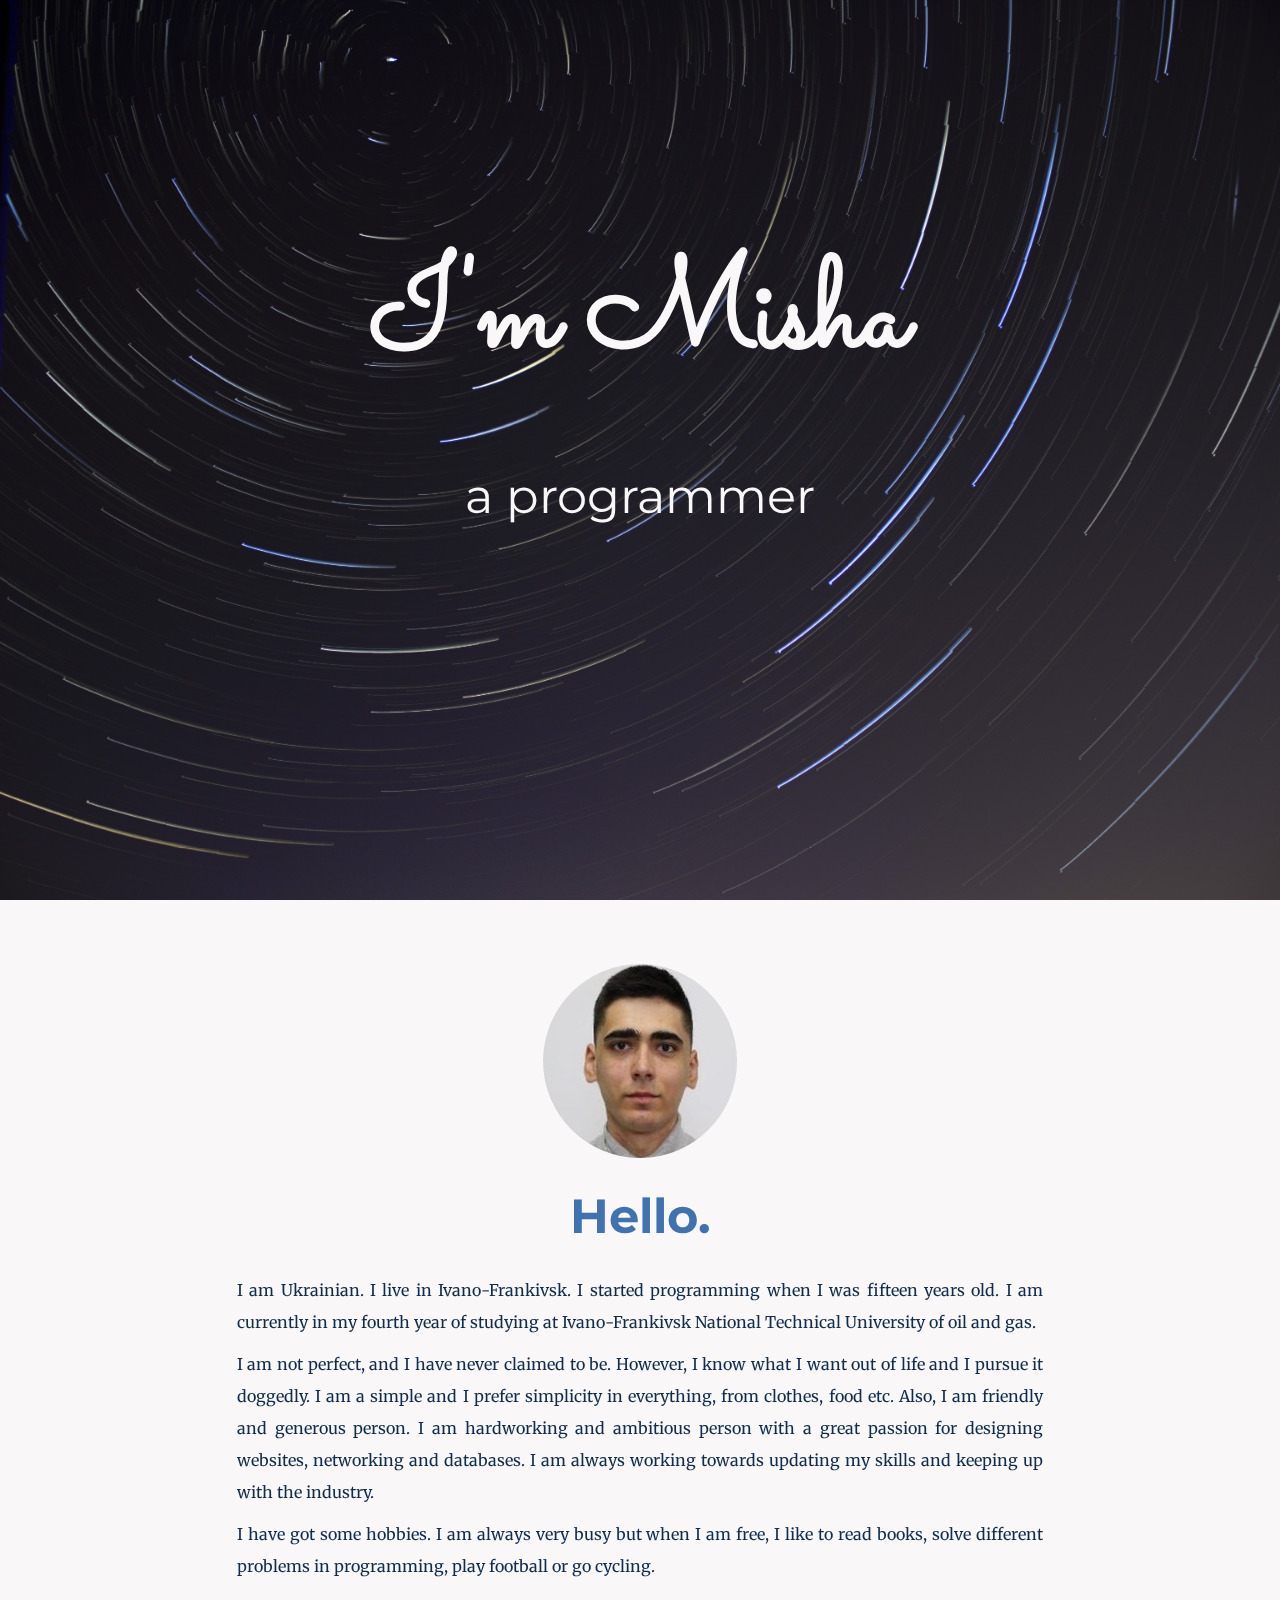
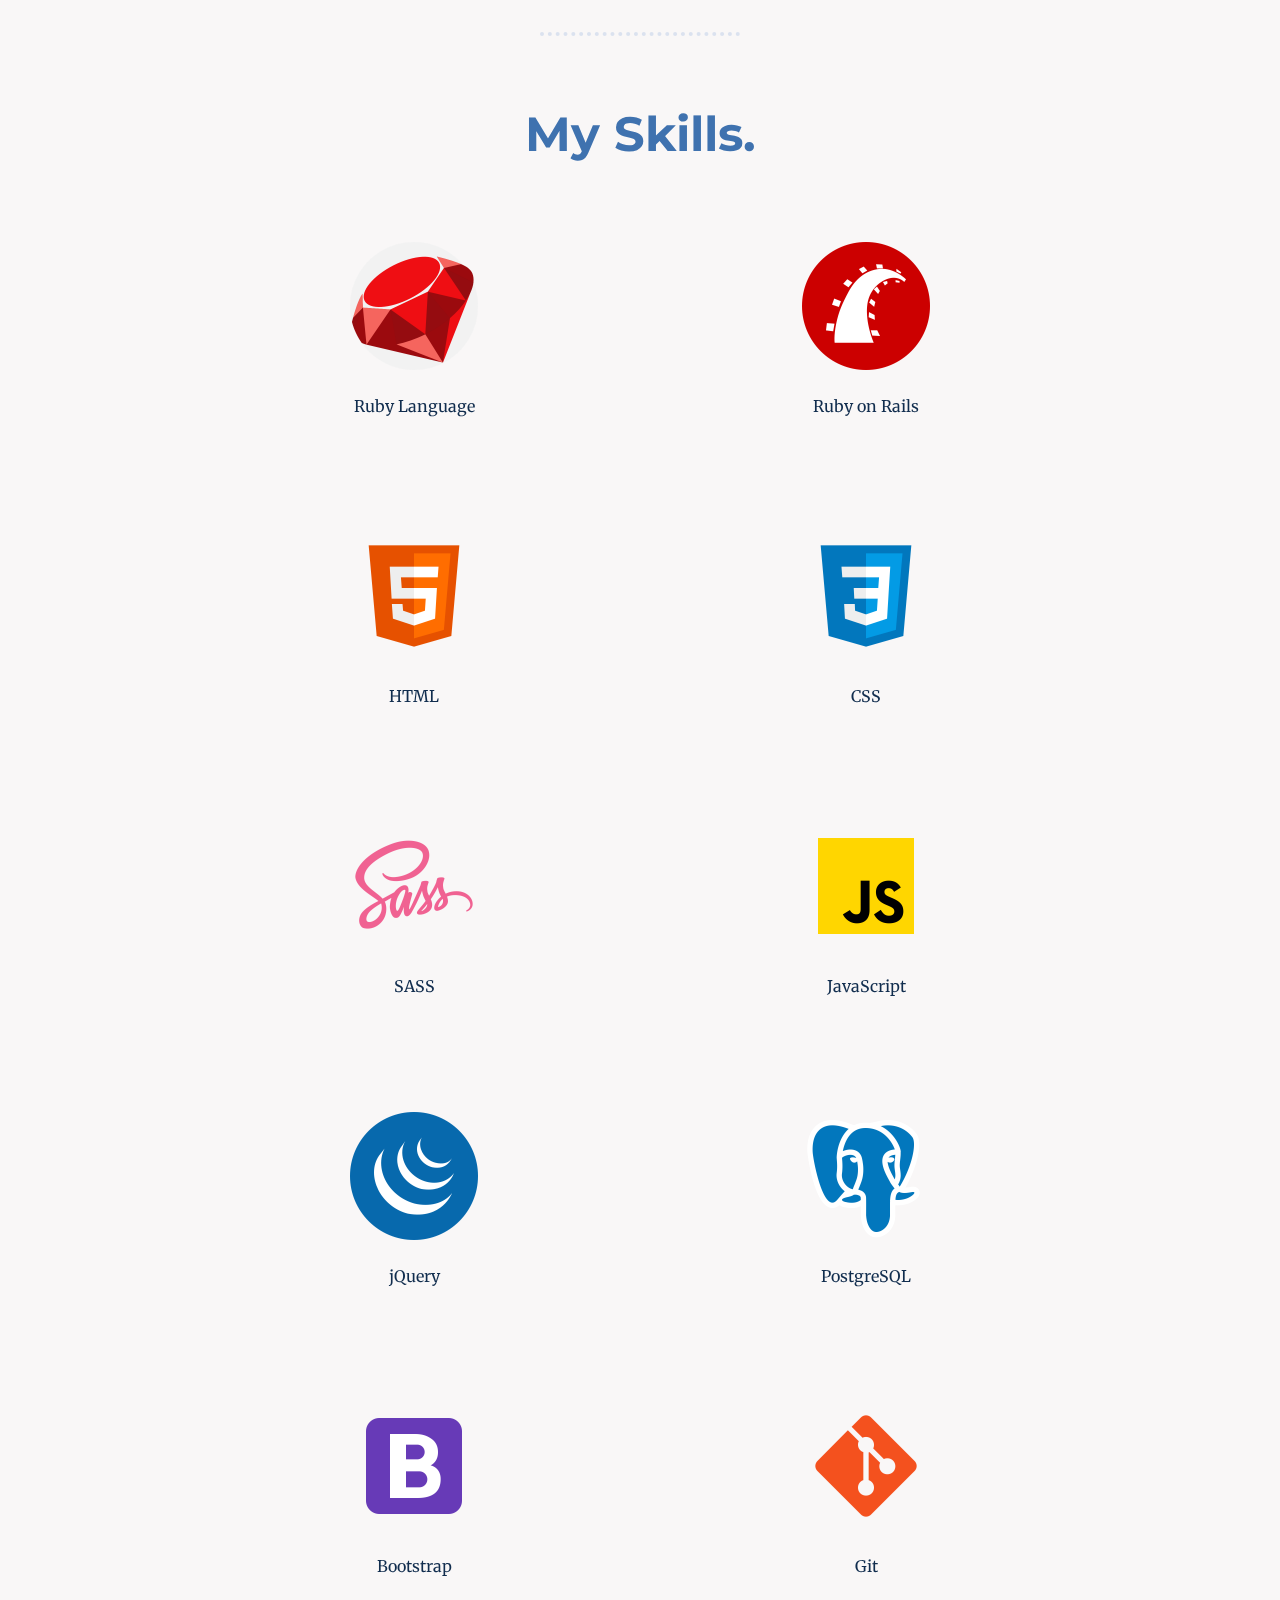
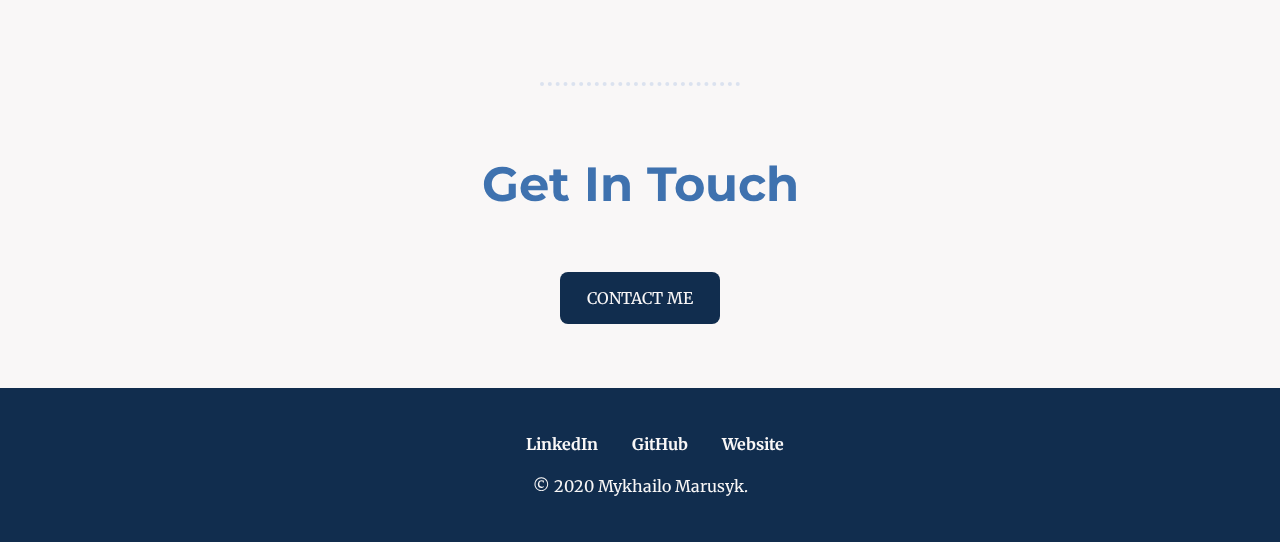
==== index.html @ 7071871f "Update linkedin link" ====
<!DOCTYPE html>
<html lang="en">

<head>
  <meta charset="UTF-8">
  <meta name="viewport" content="width=device-width, initial-scale=1.0">
  <title>Misha Marusyk</title>
  <link rel="stylesheet" href="css/styles.css">
  <link rel="shortcut icon" href="favicon.ico">
  <link href="https://fonts.googleapis.com/css2?family=Merriweather&family=Montserrat&family=Sacramento&display=swap"
    rel="stylesheet">
</head>

<body>
  <div class="home">
    <img src="img/bg-home.jpg" alt="background-image">
    <h1>I'm Misha</h1>
    <h2>a programmer</h2>
  </div>
  <div class="information">
    <div class="profile">
      <img class="" src="img/my_photo.png" alt="personal_photo">
      <h2>Hello.</h2>
      <p>I am Ukrainian. I live in Ivano-Frankivsk. I started programming when I was fifteen years old. I am
        currently in my fourth year of studying at Ivano-Frankivsk National Technical University of oil and gas.
      <p>I am not perfect, and I have never claimed to be. However, I know what I want out of life and I pursue it
        doggedly. I am a simple and I prefer simplicity in everything, from clothes, food etc. Also, I am friendly and
        generous person. I am hardworking and ambitious person with a great passion for designing websites, networking and databases. I
        am always working towards updating my skills and keeping up with the industry.</p>
      <p>I have got some hobbies. I am always very busy but when I am free, I like to read books, solve different
        problems in programming, play football or go cycling.</p>
    </div>
    <hr>
    <div class="skills">
      <h2>My Skills.</h2>
      <div class="items">
        <div class="item">
          <img src="img/skills/ruby.png" alt="Ruby">
          <p>Ruby Language</p>
        </div>
        <div class="item">
          <img src="img/skills/ror.png" alt="Ruby on Rails">
          <p>Ruby on Rails</p>
        </div>
        <div class="item">
          <img src="img/skills/html.png" alt="HTML">
          <p>HTML</p>
        </div>
        <div class="item">
          <img src="img/skills/css.png" alt="CSS">
          <p>CSS</p>
        </div>
        <div class="item">
          <img src="img/skills/sass.png" alt="SASS">
          <p>SASS</p>
        </div>
        <div class="item">
          <img src="img/skills/js.png" alt="JS">
          <p>JavaScript</p>
        </div>
        <div class="item">
          <img src="img/skills/jquery.png" alt="JS">
          <p>jQuery</p>
        </div>
        <div class="item">
          <img src="img/skills/psql.png" alt="PostgreSQL">
          <p>PostgreSQL</p>
        </div>
        <div class="item">
          <img src="img/skills/bootstrap.png" alt="Bootstrap">
          <p>Bootstrap</p>
        </div>
        <div class="item">
          <img src="img/skills/git.png" alt="Git">
          <p>Git</p>
        </div>
      </div>
    </div>
    <hr>
    <div class="contact-me">
      <h2>Get In Touch</h2>
      <a class="btn" href="mailto:misha.marusyk@gmail.com">CONTACT ME</a>
    </div>
  </div>


  <div class="footer">
    <a class="footer-link" href="https://www.linkedin.com/in/marusyk">LinkedIn</a>
    <a class="footer-link" href="https://github.com/mmarusyk">GitHub</a>
    <a class="footer-link" href="https://mmarusyk.github.io/">Website</a>
    <p>© 2020 Mykhailo Marusyk.</p>
  </div>

</body>

</html>
---- css/styles.css ----
* {
    margin: 0;
    padding: 0;
}

body {
    font-family: 'Merriweather', serif;
    color: #112d4e;
    size: 200%;
    line-height: 2;
}

h1 {
    font-family: 'Sacramento', cursive;
}

h2 {
    font-family: 'Montserrat', sans-serif;
    font-size: 3rem;
    color: #3f72af;
}

.home h2 {
    color: #f9f7f7;
}

h3{
    font-family: 'Montserrat', sans-serif;
    font-size: 2rem;
    color: #3f72af;
}

p {
    padding-top: 10px;
}

hr {
    margin: 50px auto;
    border: none;
    border-top: 4px dotted #dbe2ef;
    width: 200px;
}

a {
    color: #112d4e;
    text-decoration: none;
    font-weight: bold;
    transition: 0.3s;
}

a:hover {
    color: #3f72af;
}

.home {
    color: #f9f7f7;
    height: 100vh;
}

.home img {
    height: 100%;
    width: 100%;
    position: fixed;
    z-index: -1;
}

.home h1 {
    padding-top: 15%;
    text-align: center;
    font-size: 8rem;
}

.home h2 {
    text-align: center;
    font-weight: normal;
}

.information {
    background-color: #f9f7f7;
    text-align: center;
    padding: 5%;
}

.profile p {
    text-align: justify;
    width: 70%;
    margin: 0 auto;
}

.footer {
    background-color: #112d4e;
    text-align: center;
    color: #f9f7f7;
    padding: 40px;
}

.footer-link {
    margin-left: 30px;
    color: #f9f7f7;
}

.item {
    padding: 20px 160px;
    height: 250px;
    display: inline-block;
    transition: 0.6s;
}

.item:hover {
    opacity: 0.8;
    background-color: #dbe2ef;
}

.item img {
    padding-top: 40px;
    width: 128px;
}

.btn {
    background-color: #112d4e;
    border-radius: 8px;
    color: #f9f7f7;
    font-weight: normal;
    padding: 10px;
    display: block;
    margin: 40px auto 0;
    width: 140px;
}

.btn:hover {
    background-color: #3f72af;
    color: #f9f7f7;
}

@media (max-width: 575px) {
    .home h1 {
        font-size: 6rem;
    }

    h2{
        font-size: 2rem;
    }

    .profile p {
        width: 90%;
    }

    .item {
        padding: 5px 80px;
        height: 150px;
    }

    .item img {
        padding-top: 10px;
        width: 80px;
    }
}
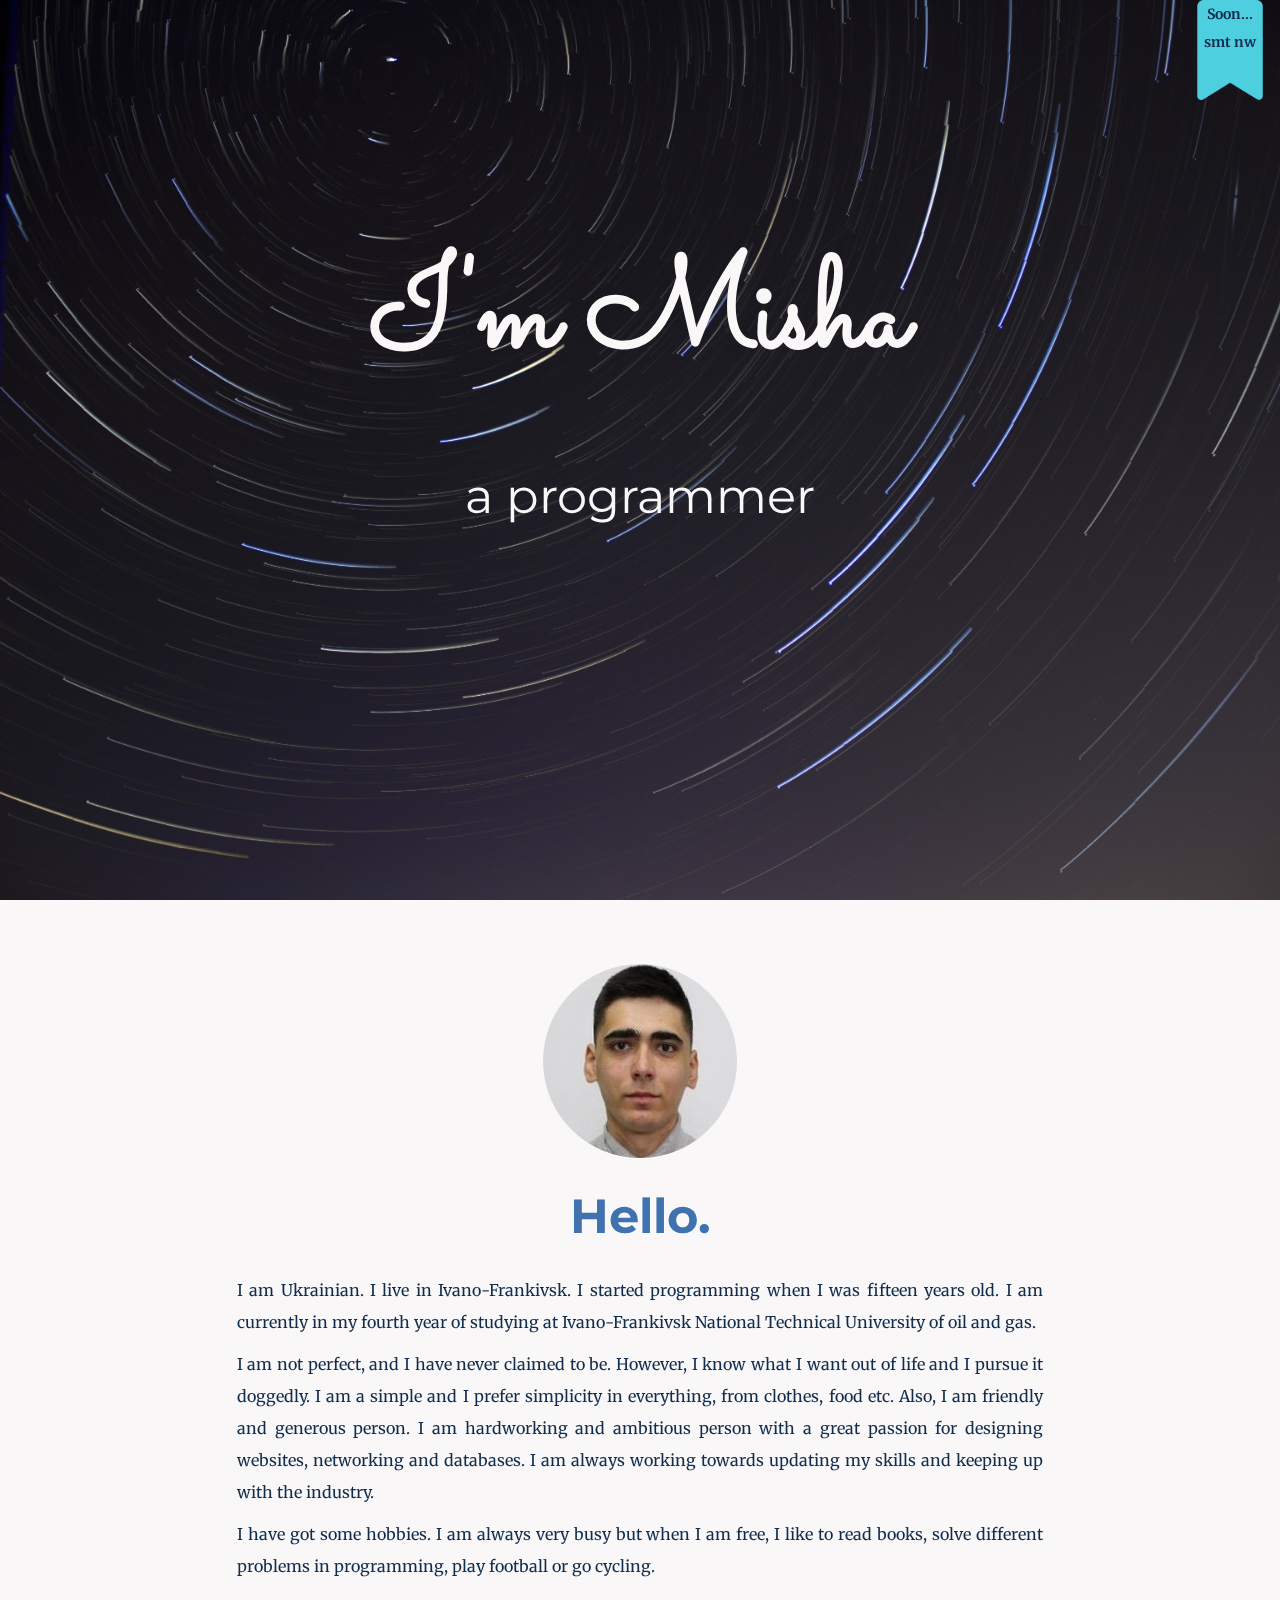
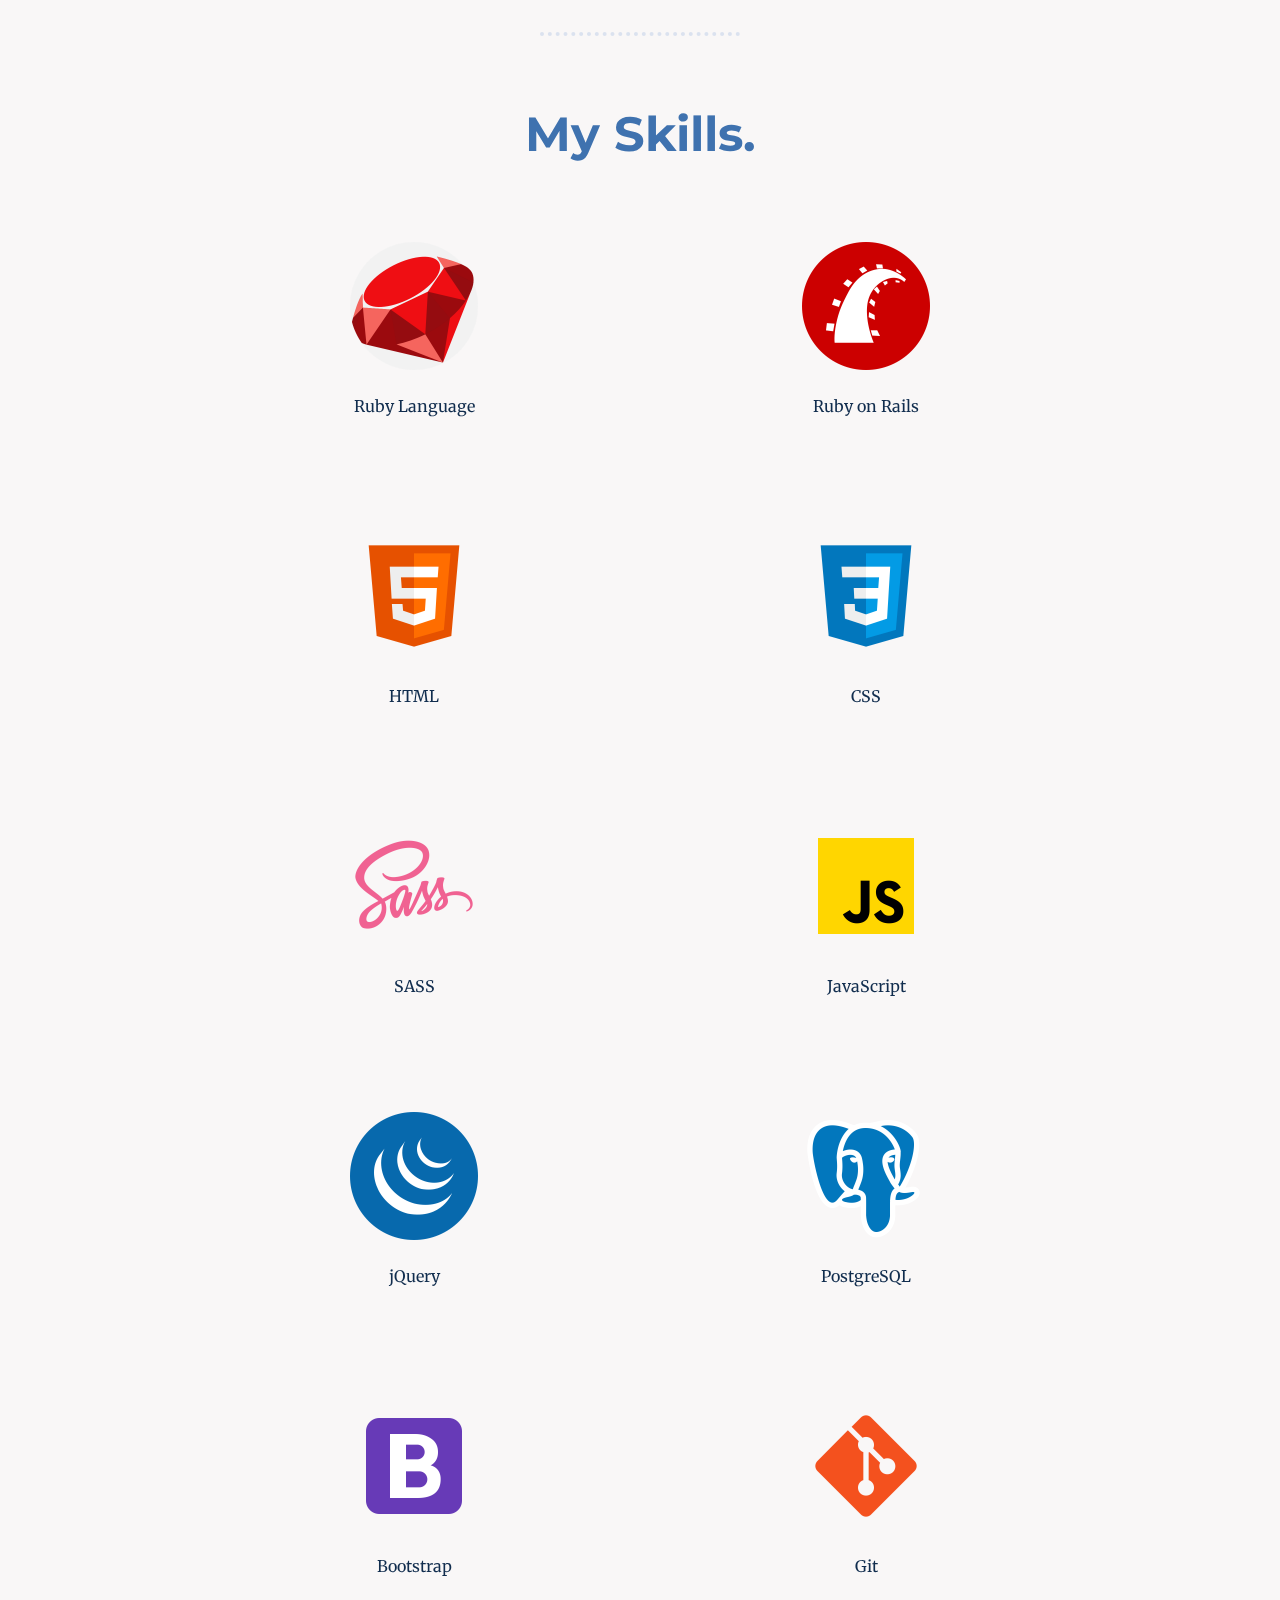
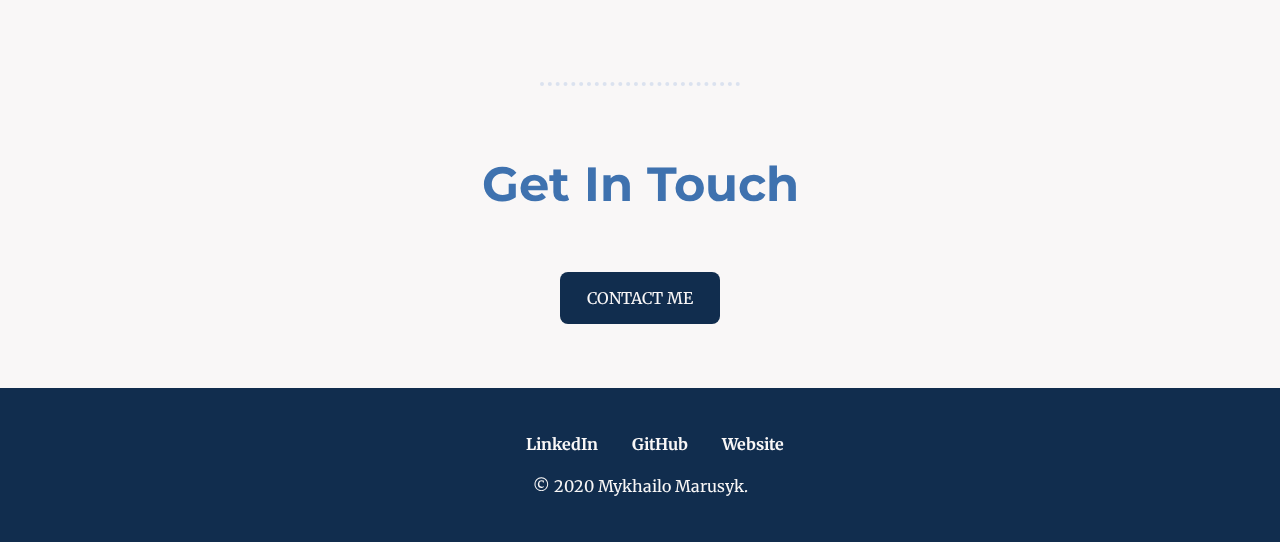
==== commit b8269be9: "Add style for link for new feature" ====
--- a/index.html
+++ b/index.html
@@ -14,6 +14,11 @@
 <body>
   <div class="home">
     <img src="img/bg-home.jpg" alt="background-image">
+    <a href="#"><div class="new-features">
+      Soon...<br>
+      smt nw
+    </div>
+  </a>
     <h1>I'm Misha</h1>
     <h2>a programmer</h2>
   </div>
--- a/css/styles.css
+++ b/css/styles.css
@@ -73,6 +73,22 @@
 .home h2 {
     text-align: center;
     font-weight: normal;
+}
+.new-features {
+    position: fixed;
+    right: 0;
+    background-image: url("../img/bookmark.png");
+    background-repeat: no-repeat;
+    background-size: cover;
+    height: 100px;
+    width: 100px;
+    text-align: center;
+    color: #112d4e;
+    font-size: 14px;
+}
+
+.new-features:hover {
+    opacity: 0.6;
 }
 
 .information {
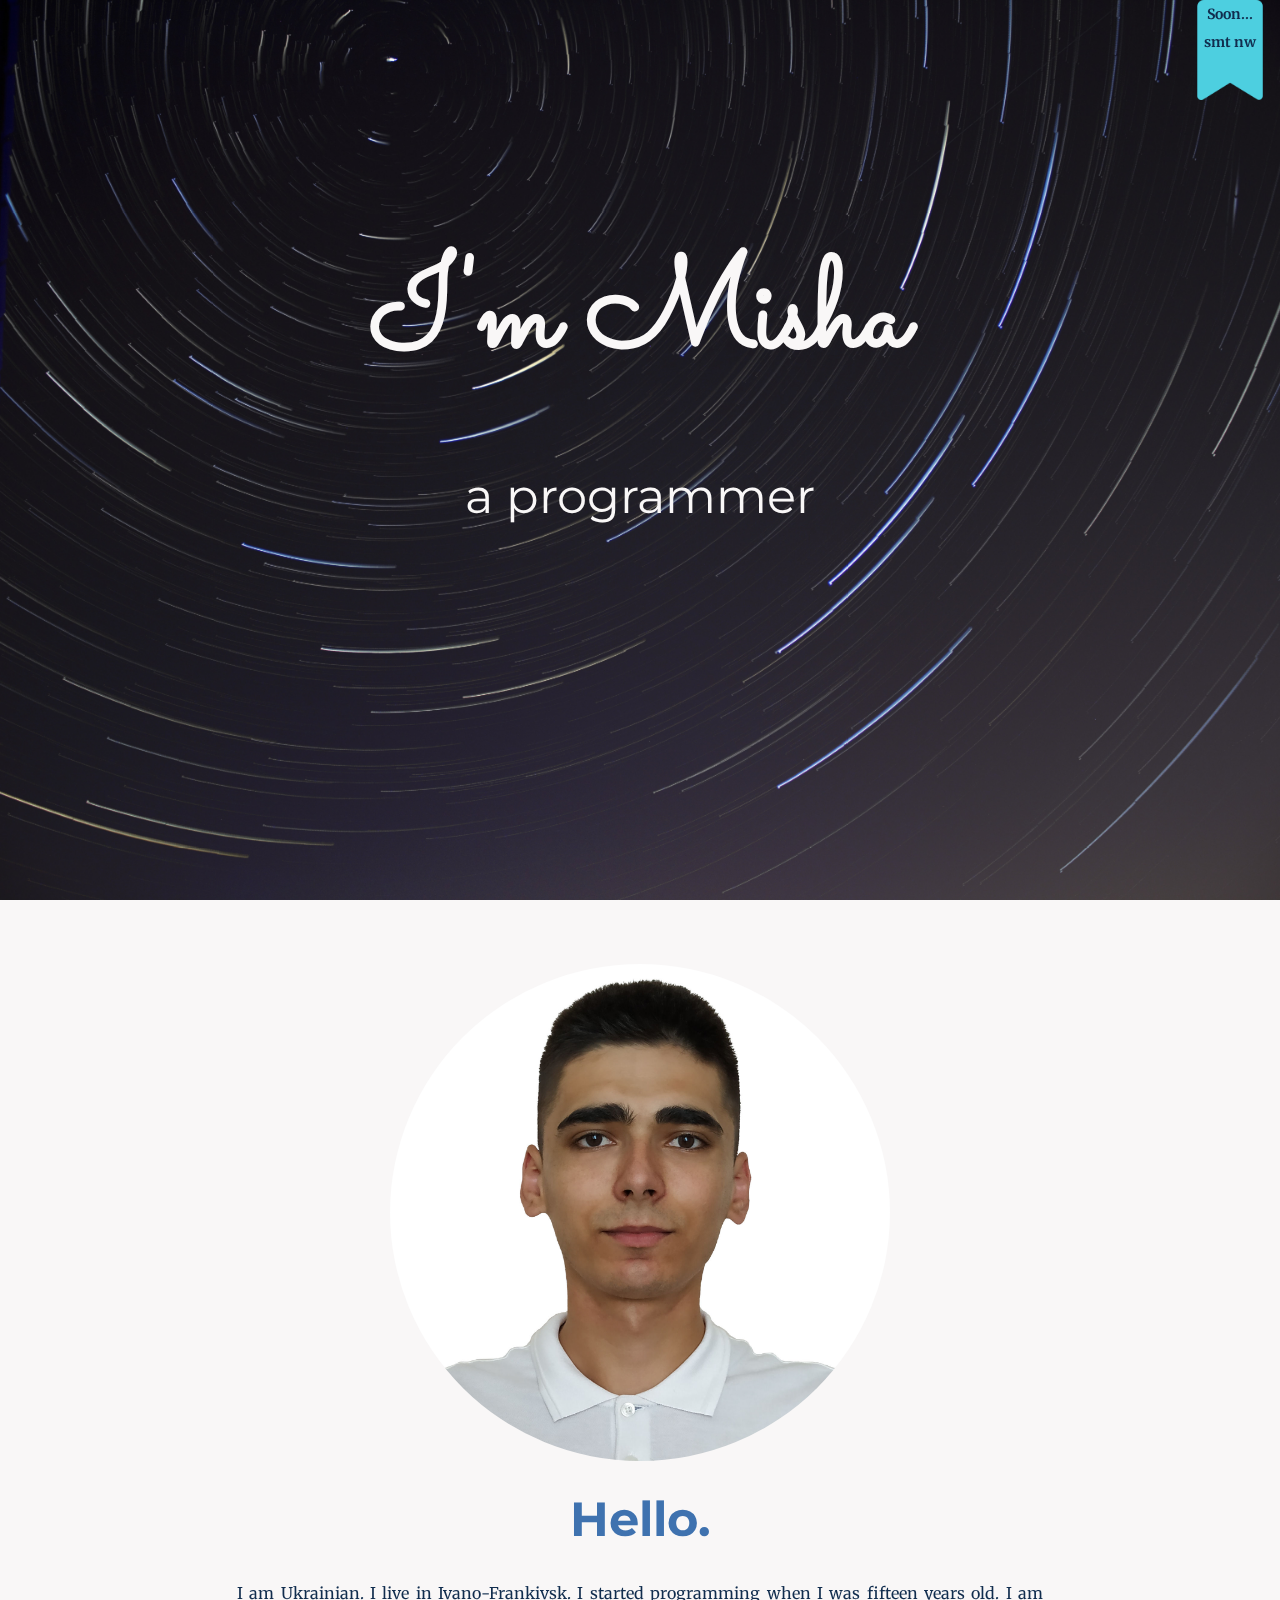
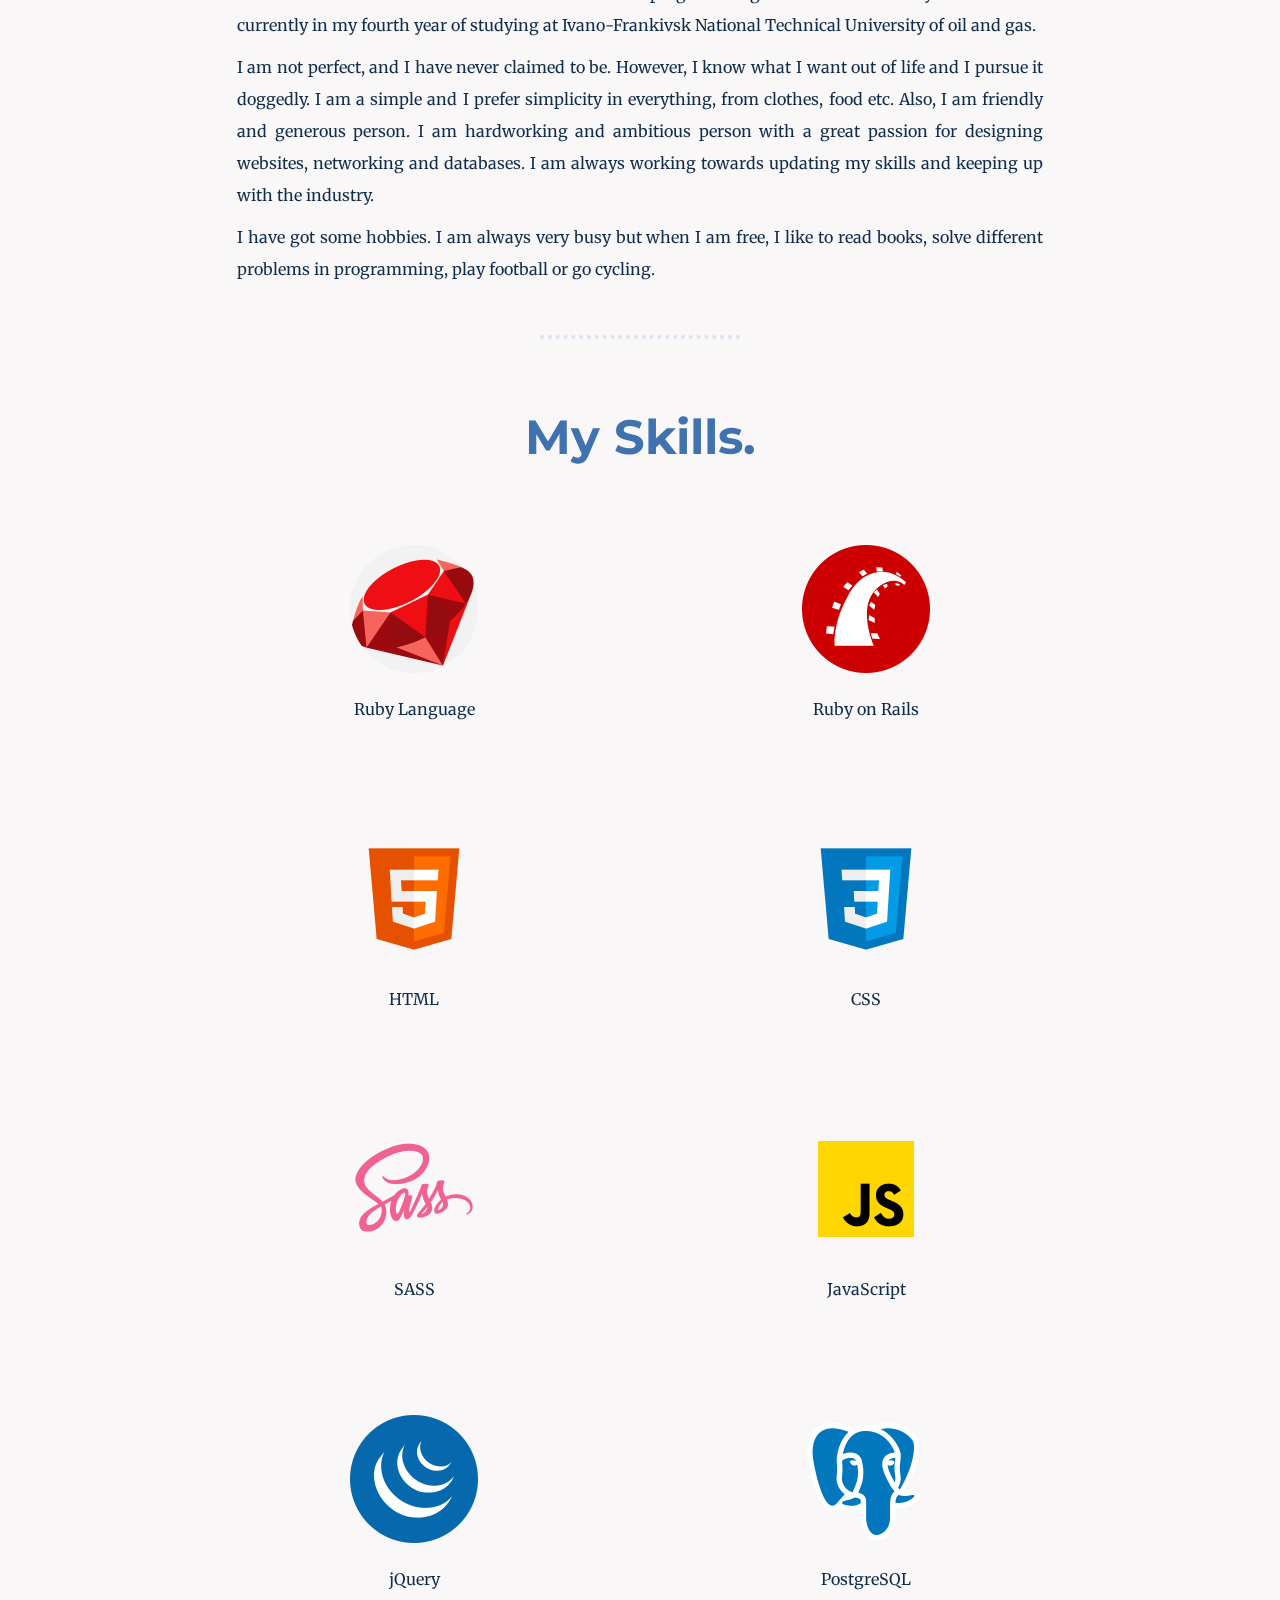
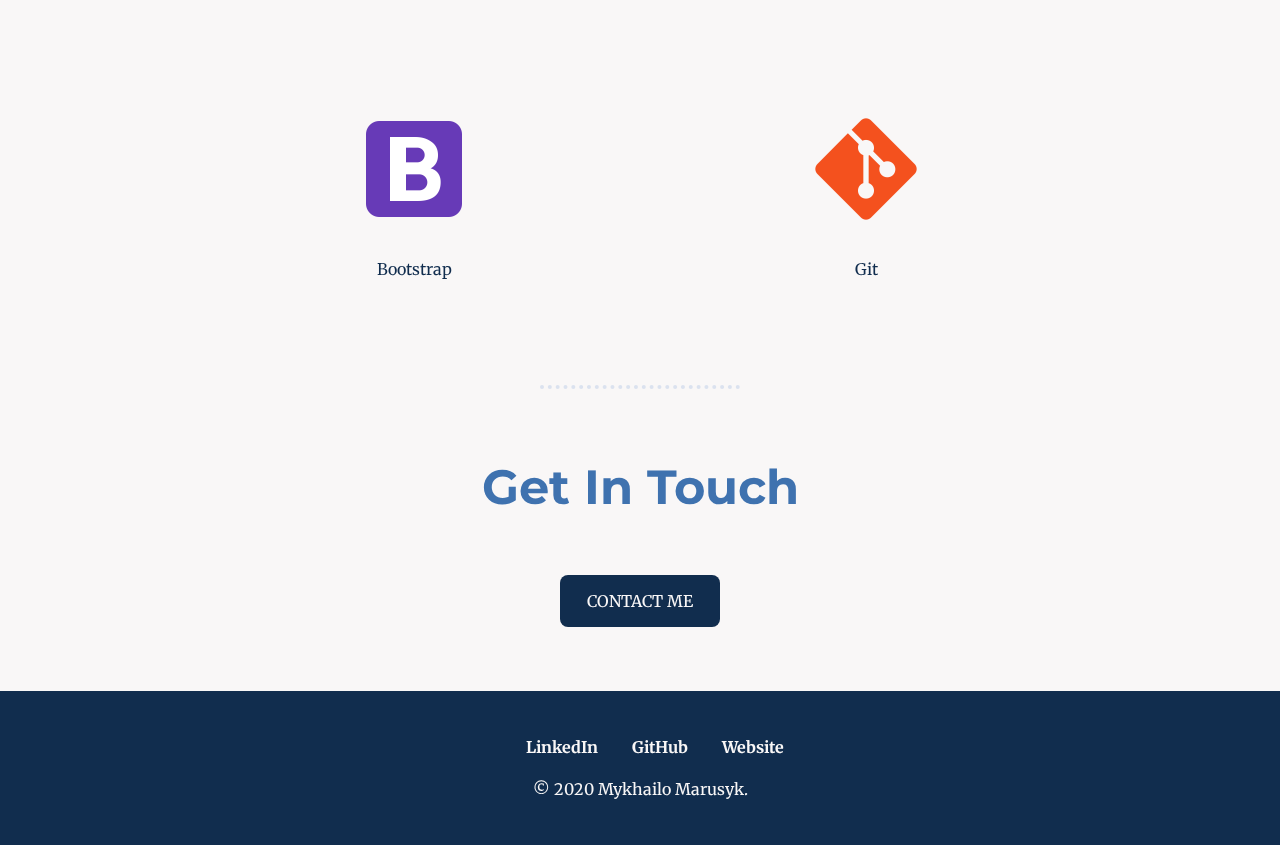
==== commit d50fa0c1: "Change photo" ====
--- a/index.html
+++ b/index.html
@@ -24,7 +24,7 @@
   </div>
   <div class="information">
     <div class="profile">
-      <img class="" src="img/my_photo.png" alt="personal_photo">
+      <img class="my_photo" src="img/my_photo.jpg" alt="personal_photo">
       <h2>Hello.</h2>
       <p>I am Ukrainian. I live in Ivano-Frankivsk. I started programming when I was fifteen years old. I am
         currently in my fourth year of studying at Ivano-Frankivsk National Technical University of oil and gas.
--- a/css/styles.css
+++ b/css/styles.css
@@ -97,6 +97,11 @@
     padding: 5%;
 }
 
+.my_photo {
+    width: 500px;
+    border-radius: 50%;
+}
+
 .profile p {
     text-align: justify;
     width: 70%;
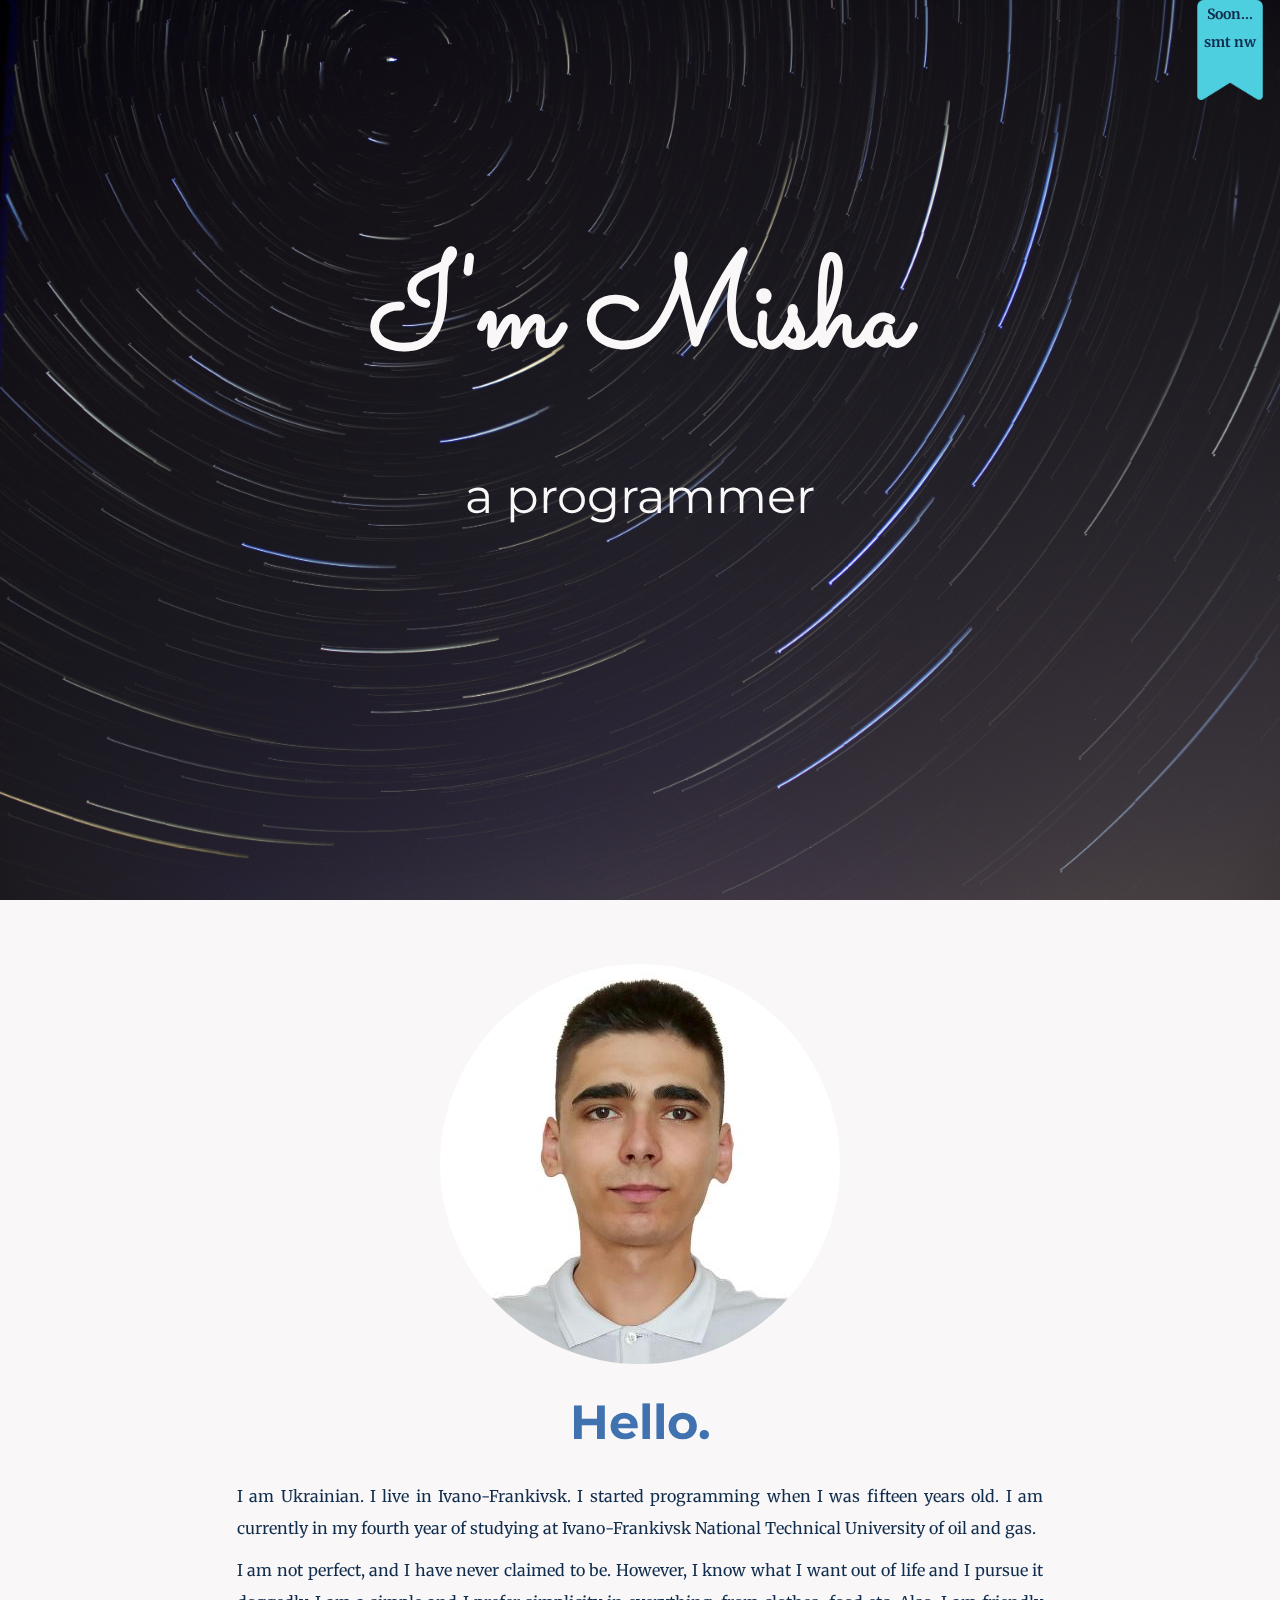
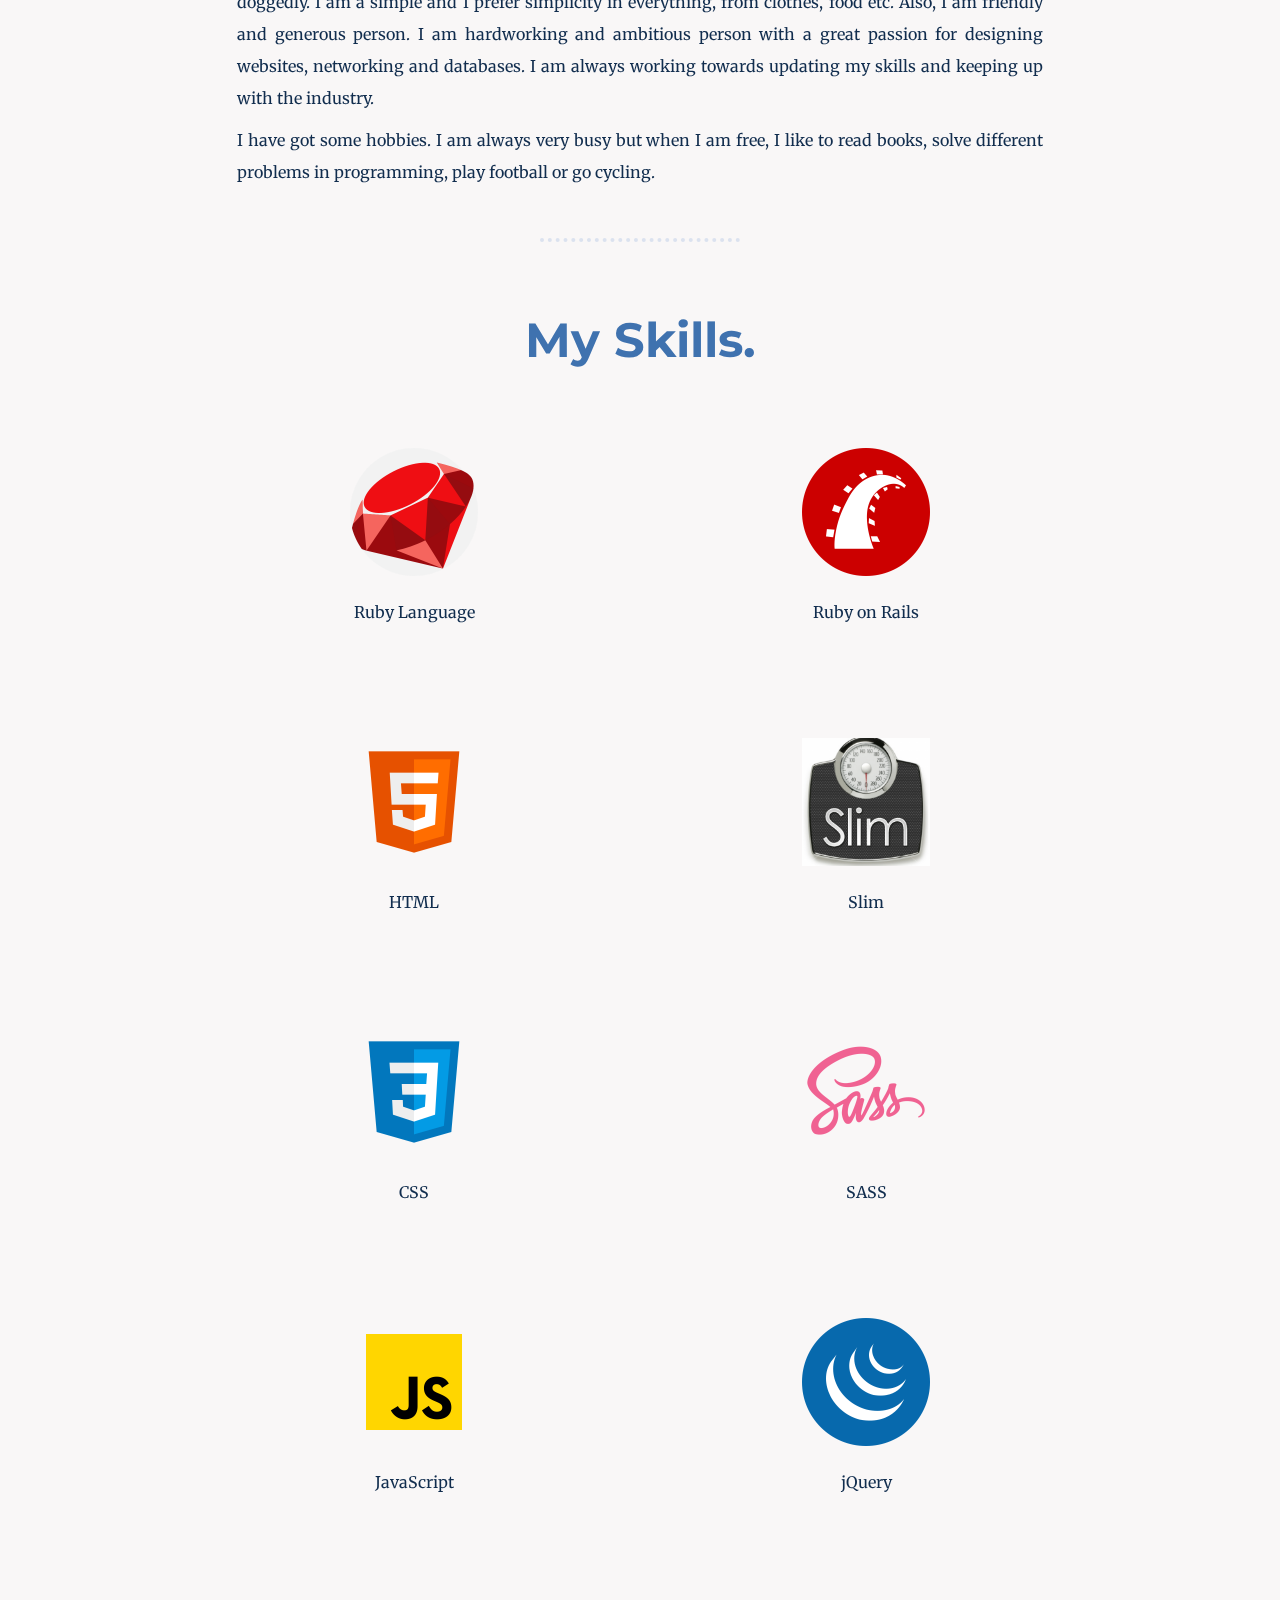
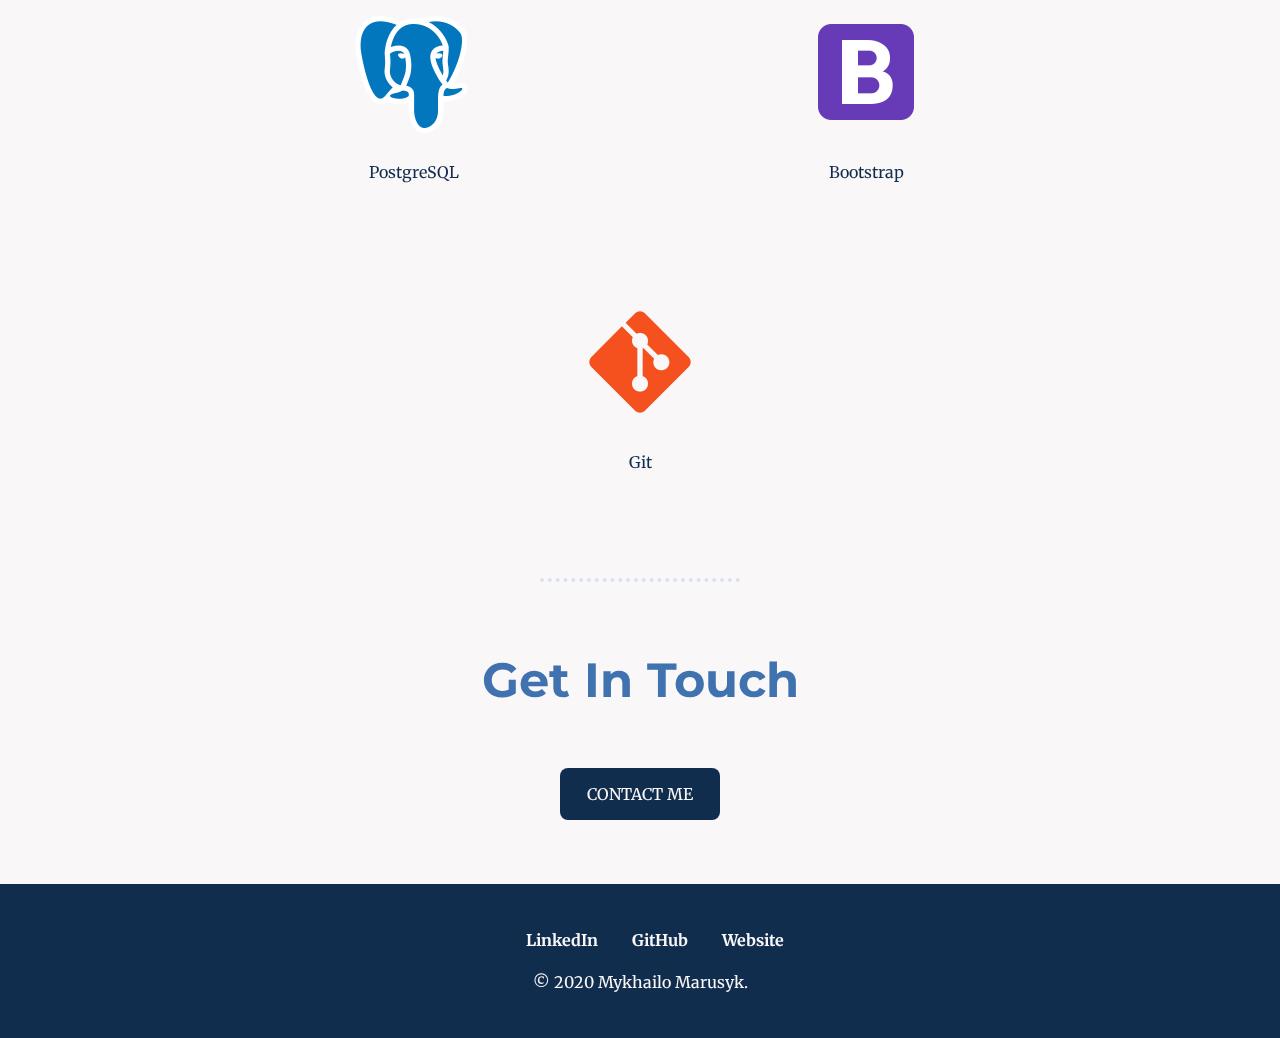
==== commit fd4f4ca8: "Update photo and add skill" ====
--- a/index.html
+++ b/index.html
@@ -24,7 +24,7 @@
   </div>
   <div class="information">
     <div class="profile">
-      <img class="my_photo" src="img/my_photo.jpg" alt="personal_photo">
+      <img class="my_photo" src="img/my_photo.jpeg" alt="personal_photo">
       <h2>Hello.</h2>
       <p>I am Ukrainian. I live in Ivano-Frankivsk. I started programming when I was fifteen years old. I am
         currently in my fourth year of studying at Ivano-Frankivsk National Technical University of oil and gas.
@@ -50,6 +50,10 @@
         <div class="item">
           <img src="img/skills/html.png" alt="HTML">
           <p>HTML</p>
+        </div>
+        <div class="item">
+          <img src="img/skills/slim.png" alt="Slim">
+          <p>Slim</p>
         </div>
         <div class="item">
           <img src="img/skills/css.png" alt="CSS">
@@ -98,4 +102,4 @@
 
 </body>
 
-</html>+</html>
--- a/css/styles.css
+++ b/css/styles.css
@@ -77,6 +77,7 @@
 .new-features {
     position: fixed;
     right: 0;
+    z-index: 1;
     background-image: url("../img/bookmark.png");
     background-repeat: no-repeat;
     background-size: cover;
@@ -98,7 +99,7 @@
 }
 
 .my_photo {
-    width: 500px;
+    width: 400px;
     border-radius: 50%;
 }
 
@@ -162,6 +163,10 @@
         font-size: 2rem;
     }
 
+    .my_photo {
+        width: 80%;
+    }
+
     .profile p {
         width: 90%;
     }
@@ -169,6 +174,7 @@
     .item {
         padding: 5px 80px;
         height: 150px;
+        width: 150px;
     }
 
     .item img {
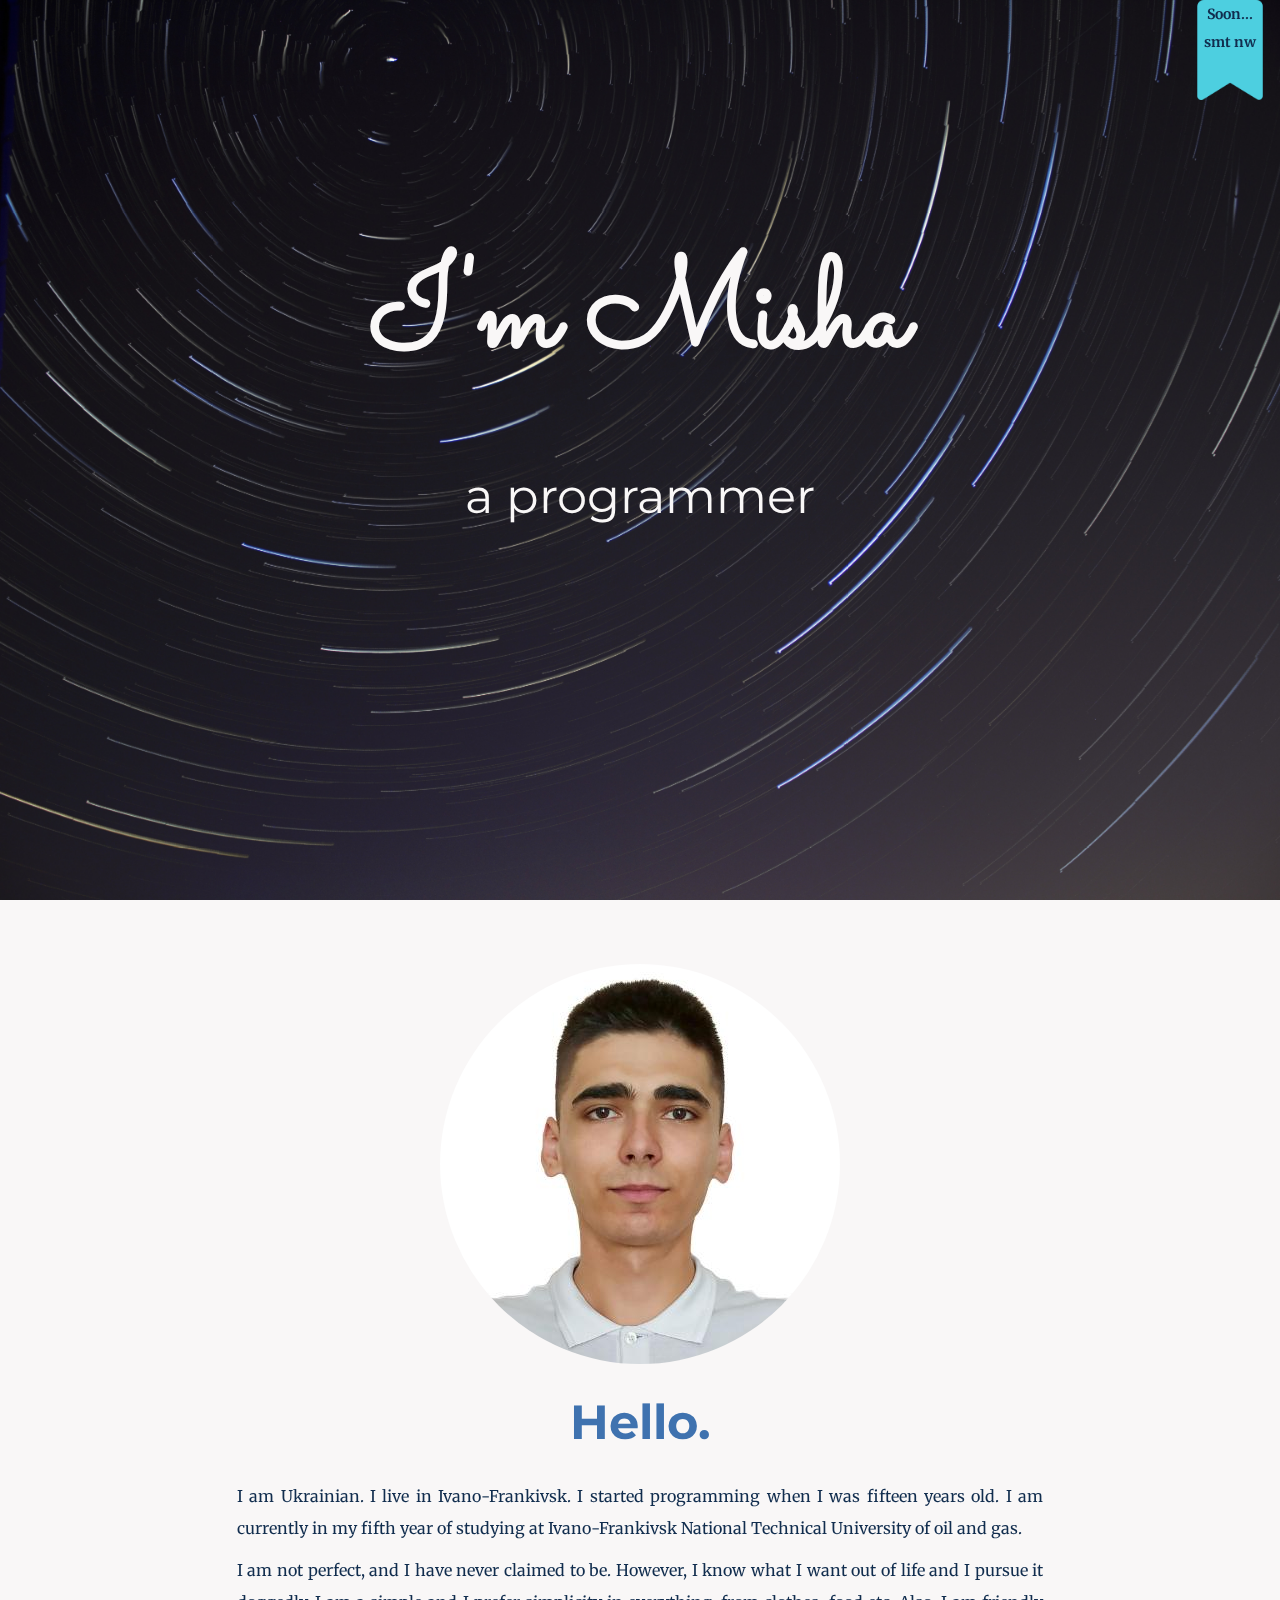
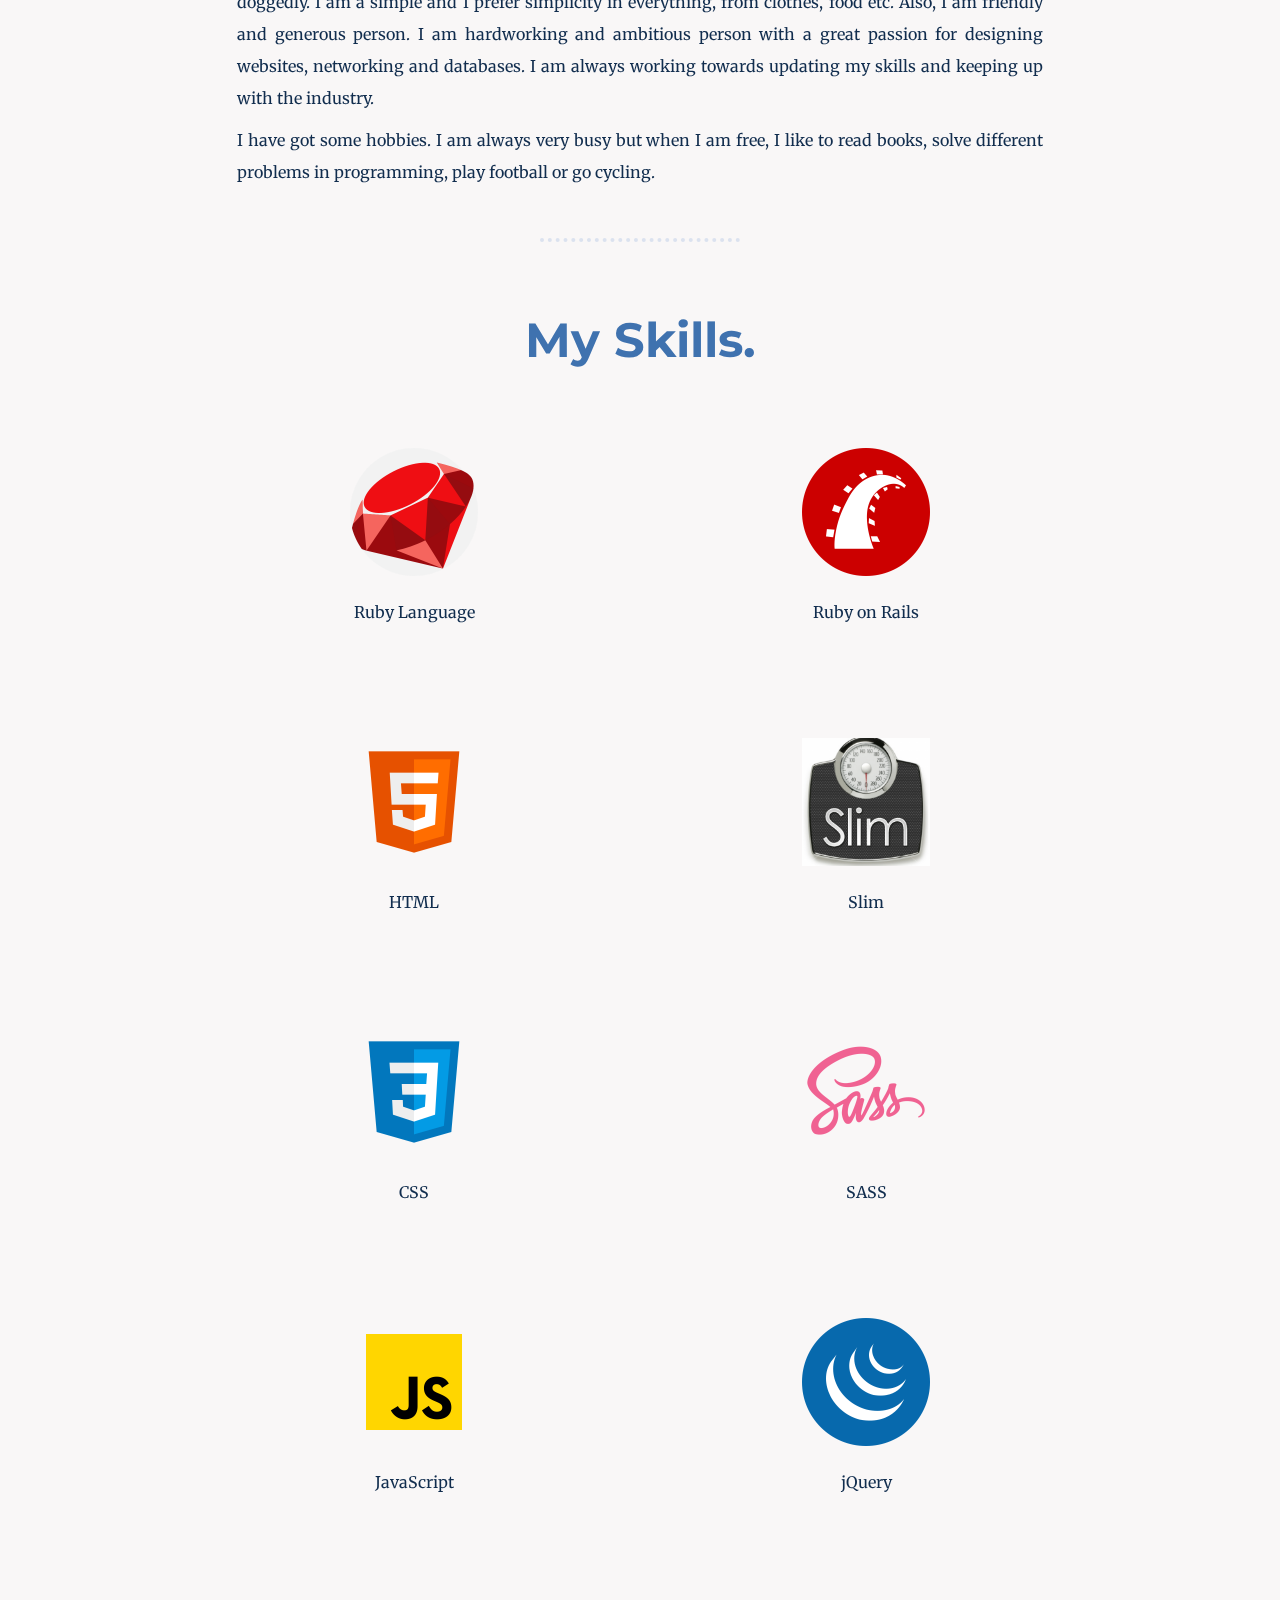
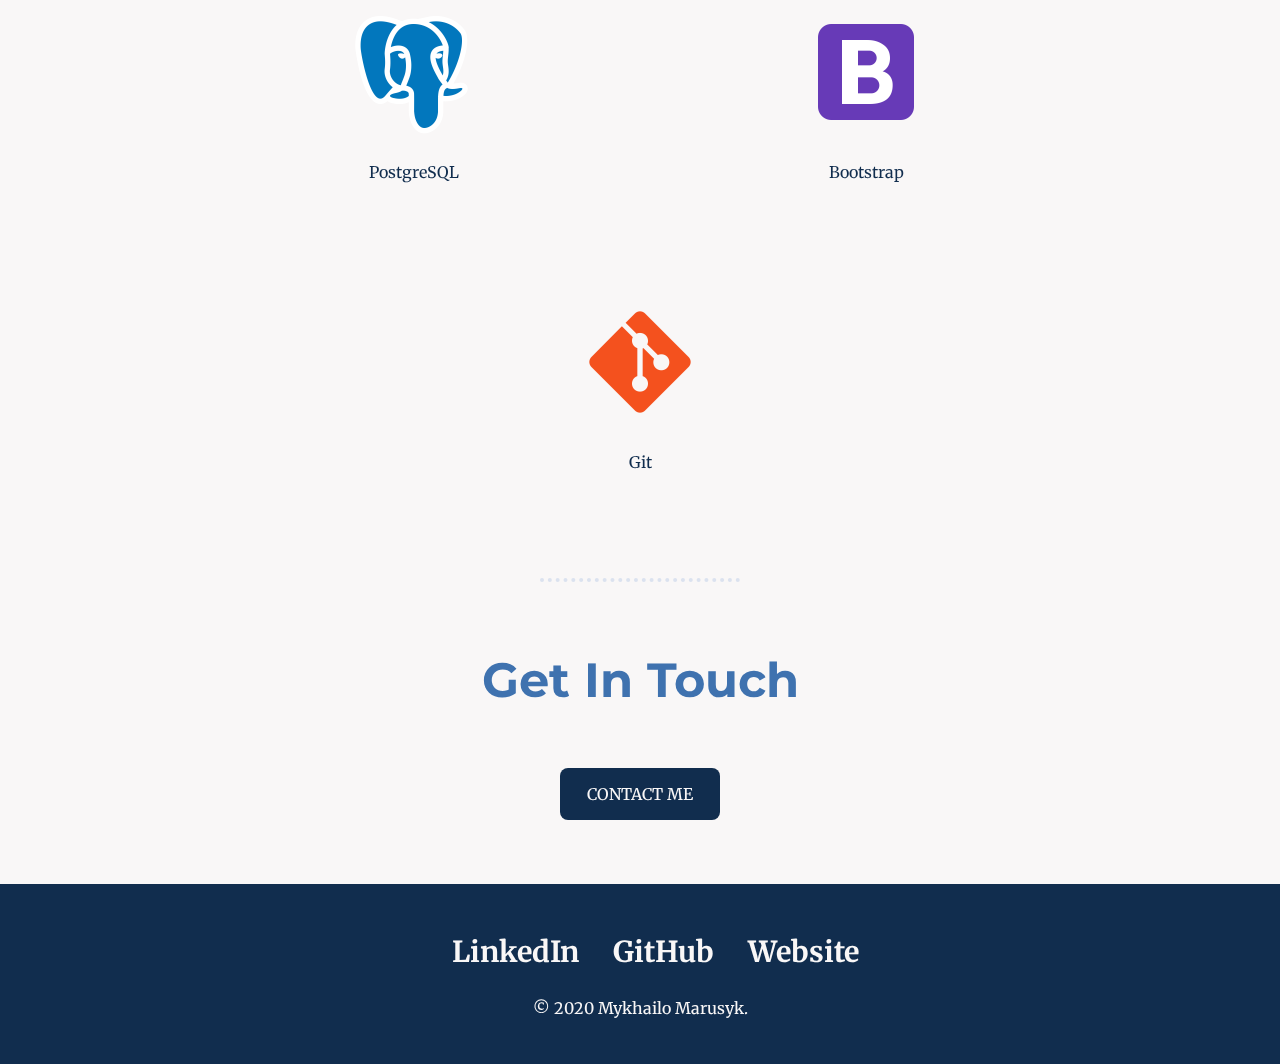
==== commit 6cc09552: "Update description" ====
--- a/index.html
+++ b/index.html
@@ -27,7 +27,7 @@
       <img class="my_photo" src="img/my_photo.jpeg" alt="personal_photo">
       <h2>Hello.</h2>
       <p>I am Ukrainian. I live in Ivano-Frankivsk. I started programming when I was fifteen years old. I am
-        currently in my fourth year of studying at Ivano-Frankivsk National Technical University of oil and gas.
+        currently in my fifth year of studying at Ivano-Frankivsk National Technical University of oil and gas.
       <p>I am not perfect, and I have never claimed to be. However, I know what I want out of life and I pursue it
         doggedly. I am a simple and I prefer simplicity in everything, from clothes, food etc. Also, I am friendly and
         generous person. I am hardworking and ambitious person with a great passion for designing websites, networking and databases. I
--- a/css/styles.css
+++ b/css/styles.css
@@ -119,6 +119,7 @@
 .footer-link {
     margin-left: 30px;
     color: #f9f7f7;
+    font-size: 1.8rem;
 }
 
 .item {
@@ -181,4 +182,4 @@
         padding-top: 10px;
         width: 80px;
     }
-}+}
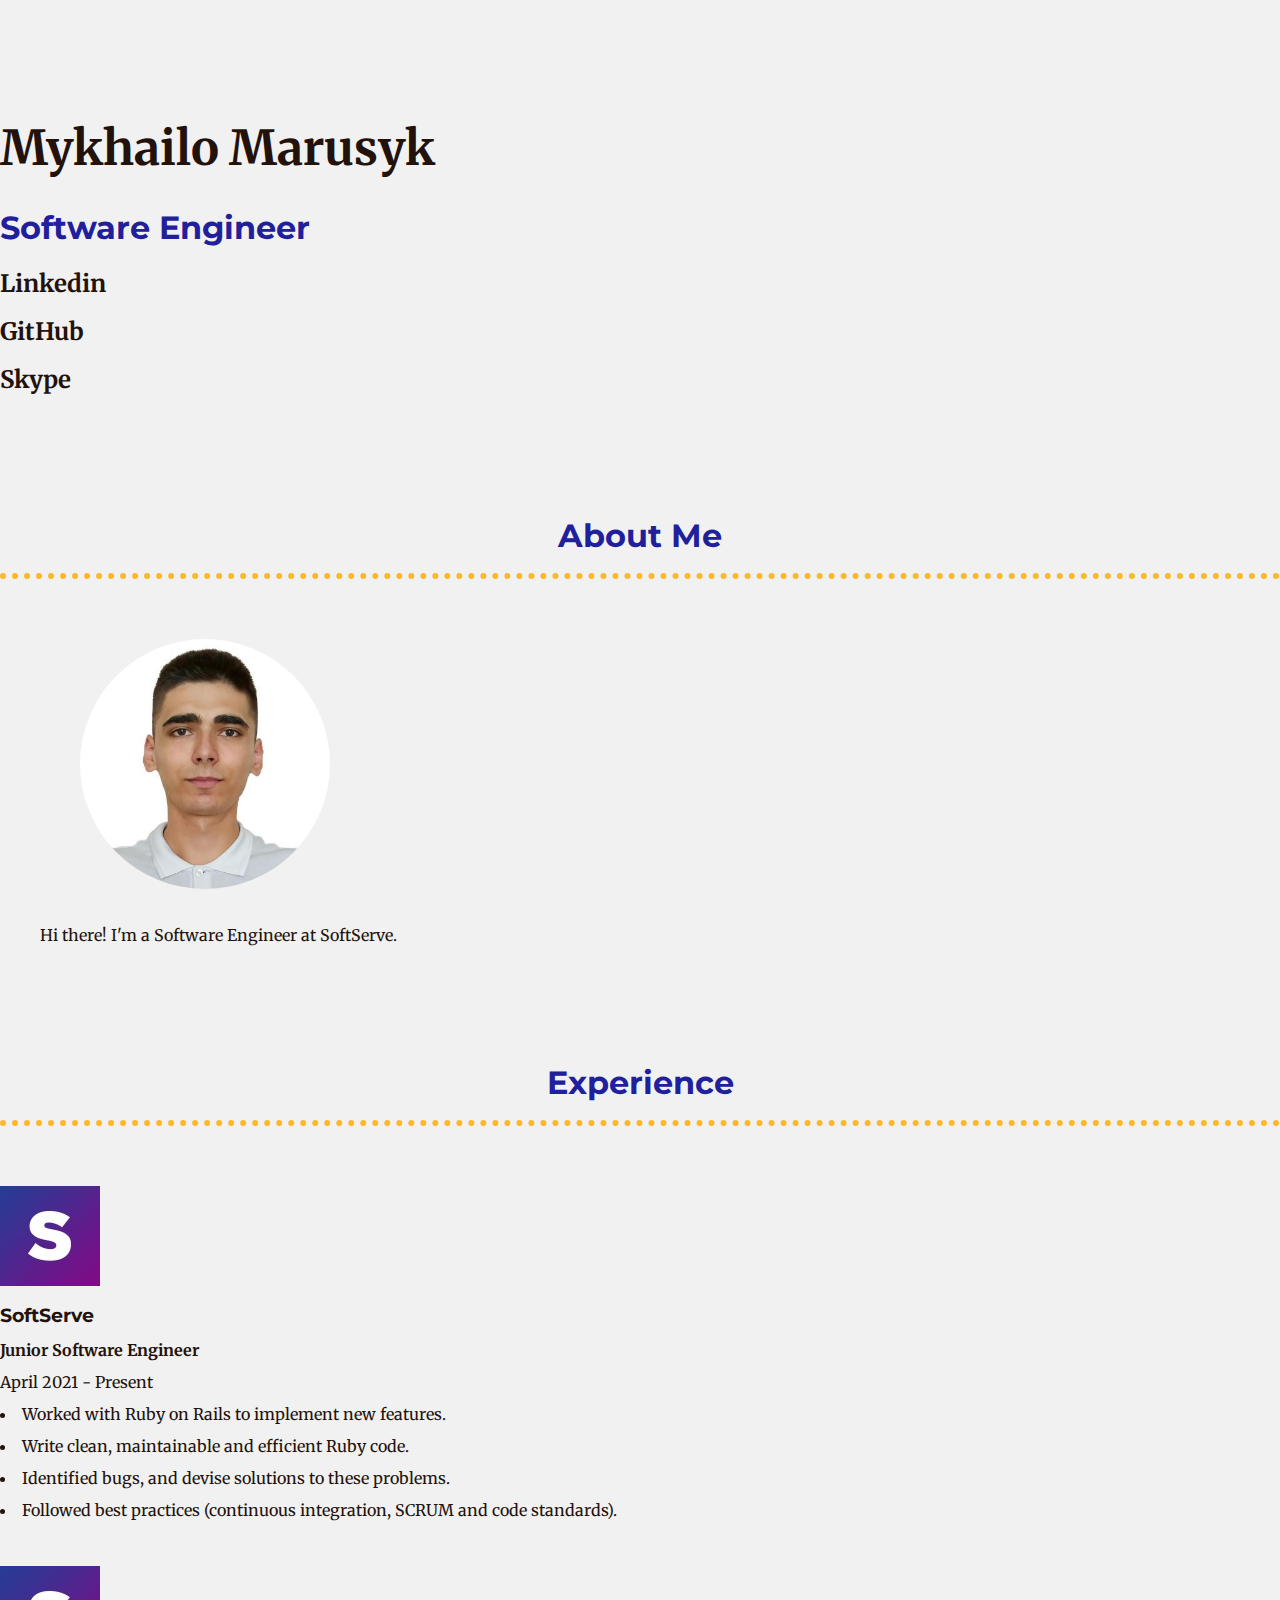
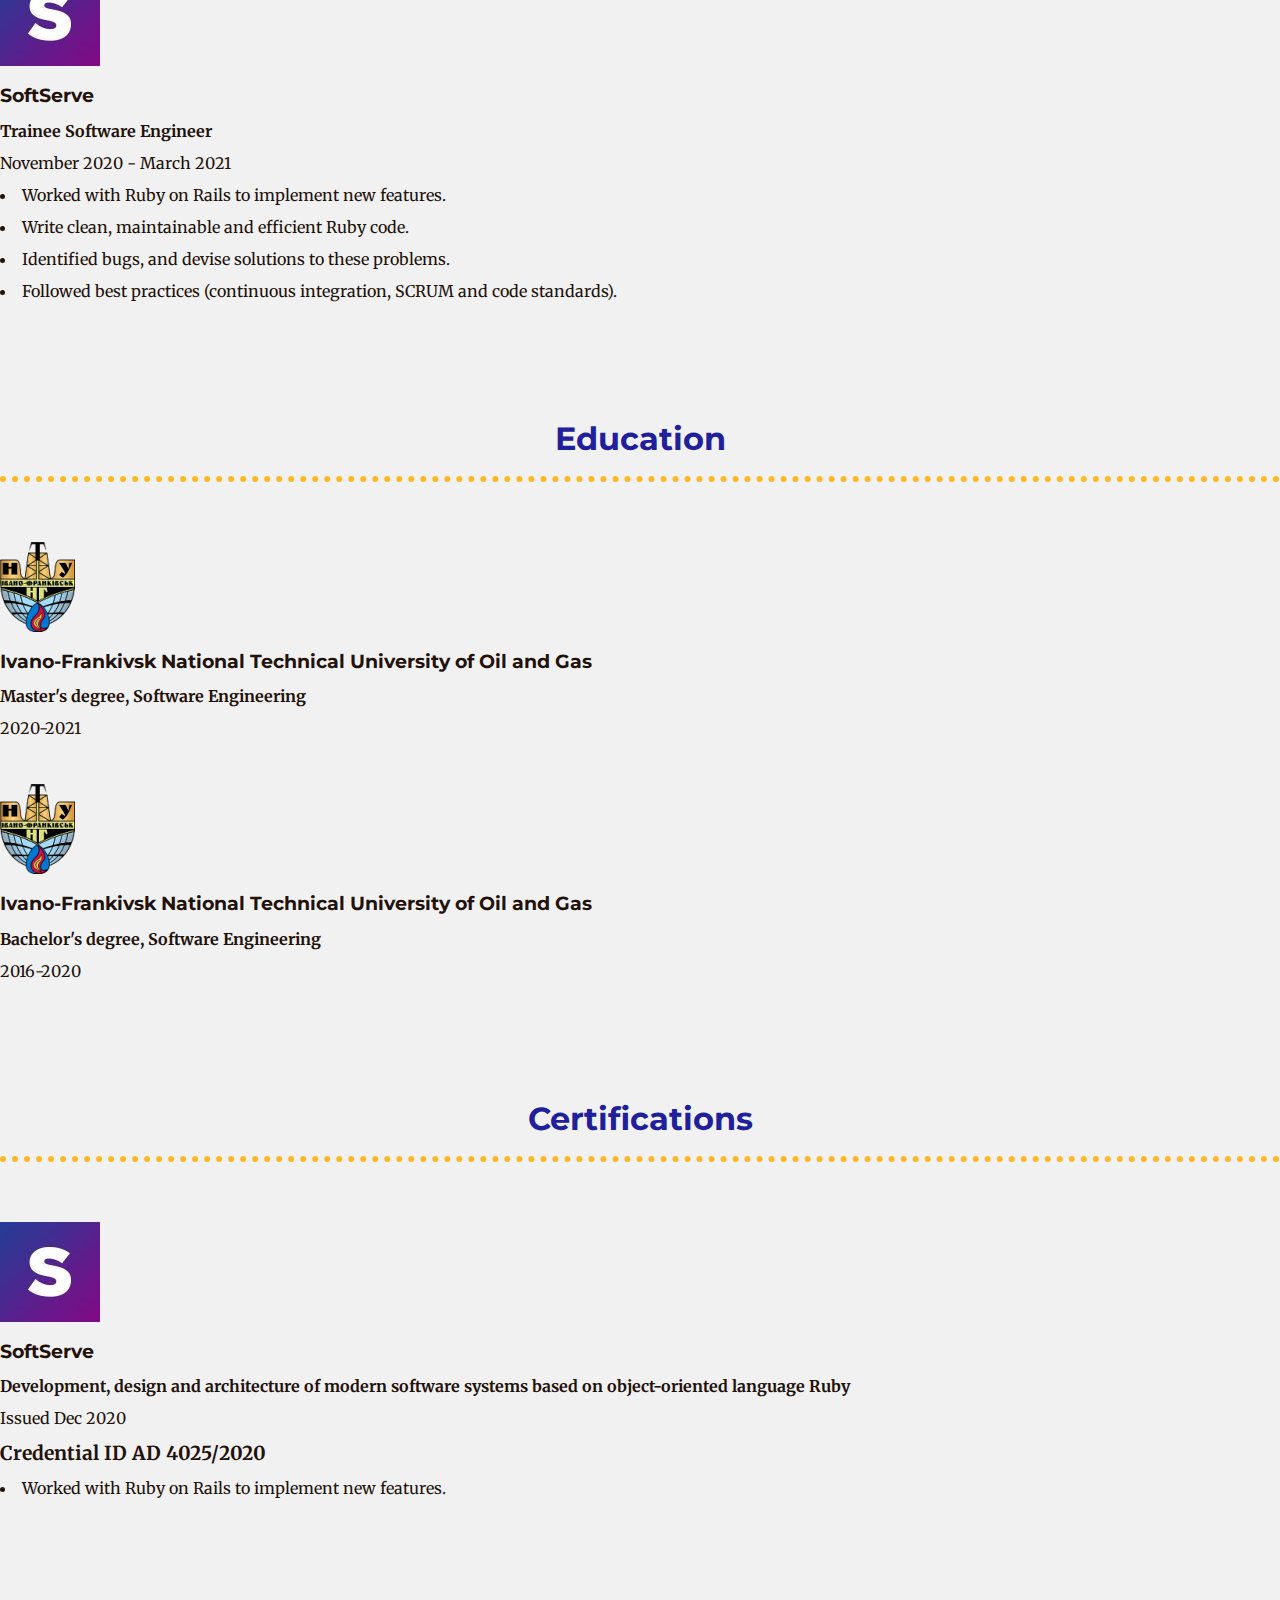
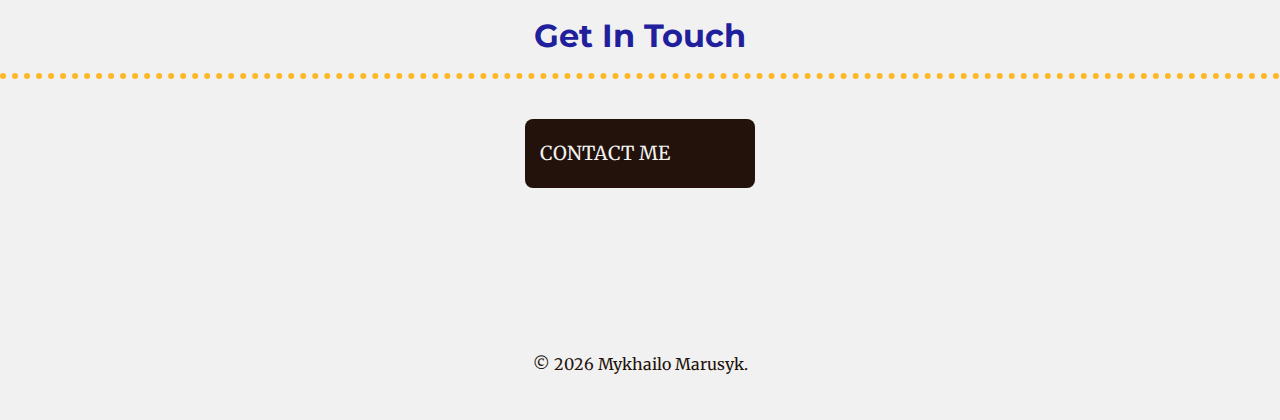
==== commit 7fcfc566: "Update 2" ====
--- a/index.html
+++ b/index.html
@@ -1,105 +1,149 @@
 <!DOCTYPE html>
-<html lang="en">
-
-<head>
-  <meta charset="UTF-8">
-  <meta name="viewport" content="width=device-width, initial-scale=1.0">
-  <title>Misha Marusyk</title>
-  <link rel="stylesheet" href="css/styles.css">
-  <link rel="shortcut icon" href="favicon.ico">
-  <link href="https://fonts.googleapis.com/css2?family=Merriweather&family=Montserrat&family=Sacramento&display=swap"
-    rel="stylesheet">
-</head>
-
-<body>
-  <div class="home">
-    <img src="img/bg-home.jpg" alt="background-image">
-    <a href="#"><div class="new-features">
-      Soon...<br>
-      smt nw
-    </div>
-  </a>
-    <h1>I'm Misha</h1>
-    <h2>a programmer</h2>
-  </div>
-  <div class="information">
-    <div class="profile">
-      <img class="my_photo" src="img/my_photo.jpeg" alt="personal_photo">
-      <h2>Hello.</h2>
-      <p>I am Ukrainian. I live in Ivano-Frankivsk. I started programming when I was fifteen years old. I am
-        currently in my fifth year of studying at Ivano-Frankivsk National Technical University of oil and gas.
-      <p>I am not perfect, and I have never claimed to be. However, I know what I want out of life and I pursue it
-        doggedly. I am a simple and I prefer simplicity in everything, from clothes, food etc. Also, I am friendly and
-        generous person. I am hardworking and ambitious person with a great passion for designing websites, networking and databases. I
-        am always working towards updating my skills and keeping up with the industry.</p>
-      <p>I have got some hobbies. I am always very busy but when I am free, I like to read books, solve different
-        problems in programming, play football or go cycling.</p>
-    </div>
-    <hr>
-    <div class="skills">
-      <h2>My Skills.</h2>
-      <div class="items">
-        <div class="item">
-          <img src="img/skills/ruby.png" alt="Ruby">
-          <p>Ruby Language</p>
+<html>
+  <head>
+    <meta charset="utf-8">
+    <meta name="author" content="Mykhailo Marusyk">
+    <meta name="keywords" content="Mykhailo Marusyk, Personal Page, Software Engineer">
+    <meta name="viewport" content="width=device-width, initial-scale=1.0">
+    <title>Mykhailo Marusyk</title>
+    <link rel="shortcut icon" href="favicon.ico" type="image/x-icon"/>
+    <link href="https://cdn.jsdelivr.net/npm/bootstrap@5.0.2/dist/css/bootstrap.min.css" rel="stylesheet" integrity="sha384-EVSTQN3/azprG1Anm3QDgpJLIm9Nao0Yz1ztcQTwFspd3yD65VohhpuuCOmLASjC" crossorigin="anonymous">
+    <link href="https://fonts.googleapis.com/css2?family=Merriweather&family=Montserrat&display=swap" rel="stylesheet">
+    <link rel="stylesheet" href="css/styles.css">
+  </head>
+  <body>
+    <div class="container">
+      <section class="row contacts">
+        <div class="col-md-8">
+          <h1>Mykhailo Marusyk</h1>
+          <h2>Software Engineer</h2>
         </div>
-        <div class="item">
-          <img src="img/skills/ror.png" alt="Ruby on Rails">
-          <p>Ruby on Rails</p>
+        <div class="col-md-4">
+          <ul>
+            <li><a href="https://www.linkedin.com/in/marusyk">Linkedin</a></li>
+            <li><a href="https://github.com/mmarusyk">GitHub</a></li>
+            <li><a href="skype:mmarusyk?userinfo">Skype</a></li>
+          </ul>
         </div>
-        <div class="item">
-          <img src="img/skills/html.png" alt="HTML">
-          <p>HTML</p>
+      </section>
+    <section class="about_me">
+      <h2>About Me</h2>
+      <hr>
+      <div class="row">
+        <div class="col-lg-4 photo">
+          <img src="img/my_photo.jpeg" alt="Personal photo">
         </div>
-        <div class="item">
-          <img src="img/skills/slim.png" alt="Slim">
-          <p>Slim</p>
-        </div>
-        <div class="item">
-          <img src="img/skills/css.png" alt="CSS">
-          <p>CSS</p>
-        </div>
-        <div class="item">
-          <img src="img/skills/sass.png" alt="SASS">
-          <p>SASS</p>
-        </div>
-        <div class="item">
-          <img src="img/skills/js.png" alt="JS">
-          <p>JavaScript</p>
-        </div>
-        <div class="item">
-          <img src="img/skills/jquery.png" alt="JS">
-          <p>jQuery</p>
-        </div>
-        <div class="item">
-          <img src="img/skills/psql.png" alt="PostgreSQL">
-          <p>PostgreSQL</p>
-        </div>
-        <div class="item">
-          <img src="img/skills/bootstrap.png" alt="Bootstrap">
-          <p>Bootstrap</p>
-        </div>
-        <div class="item">
-          <img src="img/skills/git.png" alt="Git">
-          <p>Git</p>
+        <div class="col-lg-8">
+          <p>Hi there! I'm a Software Engineer at SoftServe.</p>
         </div>
       </div>
+    </section>
+    <section>
+      <h2>Experience</h2>
+      <hr>
+      <div class="row">
+        <div class="col-md-2">
+          <img src="img/softserve.jpeg" alt="SoftServe">
+        </div>
+        <div class="col-md-4">
+          <h3>SoftServe</h3>
+          <p><b>Junior Software Engineer</b></p>
+          <p>April 2021 - Present</p>
+        </div>
+        <div class="col-md-6">
+          <ul>
+            <li>Worked with Ruby on Rails to implement new features.</li>
+            <li>Write clean, maintainable and efficient Ruby code. </li>
+            <li>Identified bugs, and devise solutions to these problems.</li>
+            <li>Followed best practices (continuous integration, SCRUM and code standards).</li>
+          </ul>
+        </div>
+      </div>
+      <div class="row">
+        <div class="col-md-2">
+          <img src="img/softserve.jpeg" alt="SoftServe">
+        </div>
+        <div class="col-md-4">
+          <h3>SoftServe</h3>
+          <p><b>Trainee Software Engineer</b></p>
+          <p>November 2020 - March 2021</p>
+        </div>
+        <div class="col-md-6">
+          <ul>
+            <li>Worked with Ruby on Rails to implement new features.</li>
+            <li>Write clean, maintainable and efficient Ruby code.</li>
+            <li>Identified bugs, and devise solutions to these problems.</li>
+            <li>Followed best practices (continuous integration, SCRUM and code standards).</li>
+          </ul>
+        </div>
+    </section>
+    <section>
+      <h2>Education</h2>
+      <hr>
+      <div class="row">
+        <div class="col-md-2">
+          <img src="img/ifntuog.png" alt="IFNTUOG">
+        </div>
+        <div class="col-md-4">
+          <h3>Ivano-Frankivsk National Technical University of Oil and Gas</h3>
+          <p>
+            <b>Master's degree, Software Engineering</b>
+          </p>
+          <p>2020-2021</p>
+        </div>
+        <div class="col-md-6">
+        </div>
+      </div>
+      <div class="row">
+        <div class="col-md-2">
+          <img src="img/ifntuog.png" alt="IFNTUOG">
+        </div>
+        <div class="col-md-4">
+          <h3>Ivano-Frankivsk National Technical University of Oil and Gas</h3>
+          <p>
+            <b>Bachelor's degree, Software Engineering</b>
+          </p>
+          <p>2016-2020</p>
+        </div>
+        <div class="col-md-6">
+        </div>
+      </div>
+    </section>
+    <section>
+      <h2>Certifications</h2>
+      <hr>
+      <div class="row">
+        <div class="col-md-2">
+          <img src="img/softserve.jpeg" alt="SoftServe">
+        </div>
+        <div class="col-md-4">
+          <h3>SoftServe</h3>
+          <p>
+            <b>
+              Development, design and architecture of modern software systems based on object-oriented language Ruby
+            </b>
+          </p>
+          <p>Issued Dec 2020</p>
+          <p>
+            <a href="https://career.softserveinc.com/uk-ua/certification/verification">Credential ID AD 4025/2020</a>
+          </p>
+        </div>
+        <div class="col-md-6">
+          <ul>
+            <li>Worked with Ruby on Rails to implement new features.</li>
+          </ul>
+        </div>
+      </div>
+    </section>
+    <section>
+      <h2>Get In Touch</h2>
+      <hr>
+      <a class="btn" href="mailto:misha.marusyk@gmail.com">CONTACT ME</a>
+    </section>
+    <div class="footer">
+      <p>© <script>document.write(new Date().getFullYear())</script> Mykhailo Marusyk.</p>
     </div>
-    <hr>
-    <div class="contact-me">
-      <h2>Get In Touch</h2>
-      <a class="btn" href="mailto:misha.marusyk@gmail.com">CONTACT ME</a>
     </div>
-  </div>
+  </body>
+</html>
 
-
-  <div class="footer">
-    <a class="footer-link" href="https://www.linkedin.com/in/marusyk">LinkedIn</a>
-    <a class="footer-link" href="https://github.com/mmarusyk">GitHub</a>
-    <a class="footer-link" href="https://mmarusyk.github.io/">Website</a>
-    <p>© 2020 Mykhailo Marusyk.</p>
-  </div>
-
-</body>
-
-</html>
--- a/css/styles.css
+++ b/css/styles.css
@@ -4,182 +4,137 @@
 }
 
 body {
-    font-family: 'Merriweather', serif;
-    color: #112d4e;
-    size: 200%;
-    line-height: 2;
+  background-color: #F1F1F1;
+	color: #23120B;
+  font-family: 'Merriweather', serif;
+  line-height: 2;
 }
 
 h1 {
-    font-family: 'Sacramento', cursive;
+	color: #21209c
+  font-family: 'Montserrat', sans-serif;
+	font-size: 3rem;
 }
 
 h2 {
-    font-family: 'Montserrat', sans-serif;
-    font-size: 3rem;
-    color: #3f72af;
+  color: #21209C;
+  font-family: 'Montserrat', sans-serif;
+  font-size: 2rem;
 }
 
-.home h2 {
-    color: #f9f7f7;
-}
-
-h3{
-    font-family: 'Montserrat', sans-serif;
-    font-size: 2rem;
-    color: #3f72af;
+h3 {
+  font-family: 'Montserrat', sans-serif;
+	font-size: 1.2rem;
+  font-weight: bold;
 }
 
 p {
-    padding-top: 10px;
+  margin-bottom: 0px;
 }
 
 hr {
-    margin: 50px auto;
-    border: none;
-    border-top: 4px dotted #dbe2ef;
-    width: 200px;
+	background-color: #F1F1F1;
+  border: none;
+  border-top: 6px dotted #FDB827;
+  margin: 5px auto 40px;
 }
 
 a {
-    color: #112d4e;
-    text-decoration: none;
-    font-weight: bold;
-    transition: 0.3s;
+  color: #23120B;
+	font-size: 1.2rem;
+  font-weight: bold;
+	padding: 10px 0;
+  text-decoration: none;
+  transition: 0.3s;
 }
 
 a:hover {
-    color: #3f72af;
+  color: #FDB827;
 }
 
-.home {
-    color: #f9f7f7;
-    height: 100vh;
+section {
+	padding-top: 80px;
 }
 
-.home img {
-    height: 100%;
-    width: 100%;
-    position: fixed;
-    z-index: -1;
+section h2 {
+	text-align: center;
 }
 
-.home h1 {
-    padding-top: 15%;
-    text-align: center;
-    font-size: 8rem;
+.contacts h2 {
+  text-align: left;
 }
 
-.home h2 {
-    text-align: center;
-    font-weight: normal;
-}
-.new-features {
-    position: fixed;
-    right: 0;
-    z-index: 1;
-    background-image: url("../img/bookmark.png");
-    background-repeat: no-repeat;
-    background-size: cover;
-    height: 100px;
-    width: 100px;
-    text-align: center;
-    color: #112d4e;
-    font-size: 14px;
+.contacts ul {
+	list-style: none;
 }
 
-.new-features:hover {
-    opacity: 0.6;
+.contacts ul a {
+  font-size: 1.5rem;
 }
 
-.information {
-    background-color: #f9f7f7;
-    text-align: center;
-    padding: 5%;
+ul {
+	list-style: inside;
 }
 
-.my_photo {
-    width: 400px;
-    border-radius: 50%;
+.btn {
+  background-color: #23120B;
+  border-radius: 8px;
+  color: #F1F1F1;
+  font-weight: normal;
+  padding: 15px;
+  display: block;
+  margin: 40px auto 0;
+  width: 200px;
 }
 
-.profile p {
-    text-align: justify;
-    width: 70%;
-    margin: 0 auto;
+.btn:hover {
+  background-color: #FDB827;
+  color: #23120B;
+}
+
+.about_me p {
+  padding: 20px 0 0 40px;
+}
+
+.photo {
+  padding: 0 80px;
+}
+
+.photo img {
+  border-radius: 50%;
+  width: 250px;
 }
 
 .footer {
-    background-color: #112d4e;
-    text-align: center;
-    color: #f9f7f7;
-    padding: 40px;
+  text-align: center;
+  padding: 160px 0 40px;
 }
 
-.footer-link {
-    margin-left: 30px;
-    color: #f9f7f7;
-    font-size: 1.8rem;
+.container {
+  padding-top: 80px;
 }
 
-.item {
-    padding: 20px 160px;
-    height: 250px;
-    display: inline-block;
-    transition: 0.6s;
+.row {
+  padding: 20px 0;
 }
 
-.item:hover {
-    opacity: 0.8;
-    background-color: #dbe2ef;
+@media (max-width: 992px) {
+  .about_me {
+    text-align: center;
+  }
 }
 
-.item img {
-    padding-top: 40px;
-    width: 128px;
+@media (max-width: 767px) {
+  section, .contacts h2 {
+    text-align: center;
+  }
+
+  ul {
+    text-align: left;
+  }
+
+  .contacts ul {
+    padding-top: 60px;
+    text-align: center;
+  }
 }
-
-.btn {
-    background-color: #112d4e;
-    border-radius: 8px;
-    color: #f9f7f7;
-    font-weight: normal;
-    padding: 10px;
-    display: block;
-    margin: 40px auto 0;
-    width: 140px;
-}
-
-.btn:hover {
-    background-color: #3f72af;
-    color: #f9f7f7;
-}
-
-@media (max-width: 575px) {
-    .home h1 {
-        font-size: 6rem;
-    }
-
-    h2{
-        font-size: 2rem;
-    }
-
-    .my_photo {
-        width: 80%;
-    }
-
-    .profile p {
-        width: 90%;
-    }
-
-    .item {
-        padding: 5px 80px;
-        height: 150px;
-        width: 150px;
-    }
-
-    .item img {
-        padding-top: 10px;
-        width: 80px;
-    }
-}
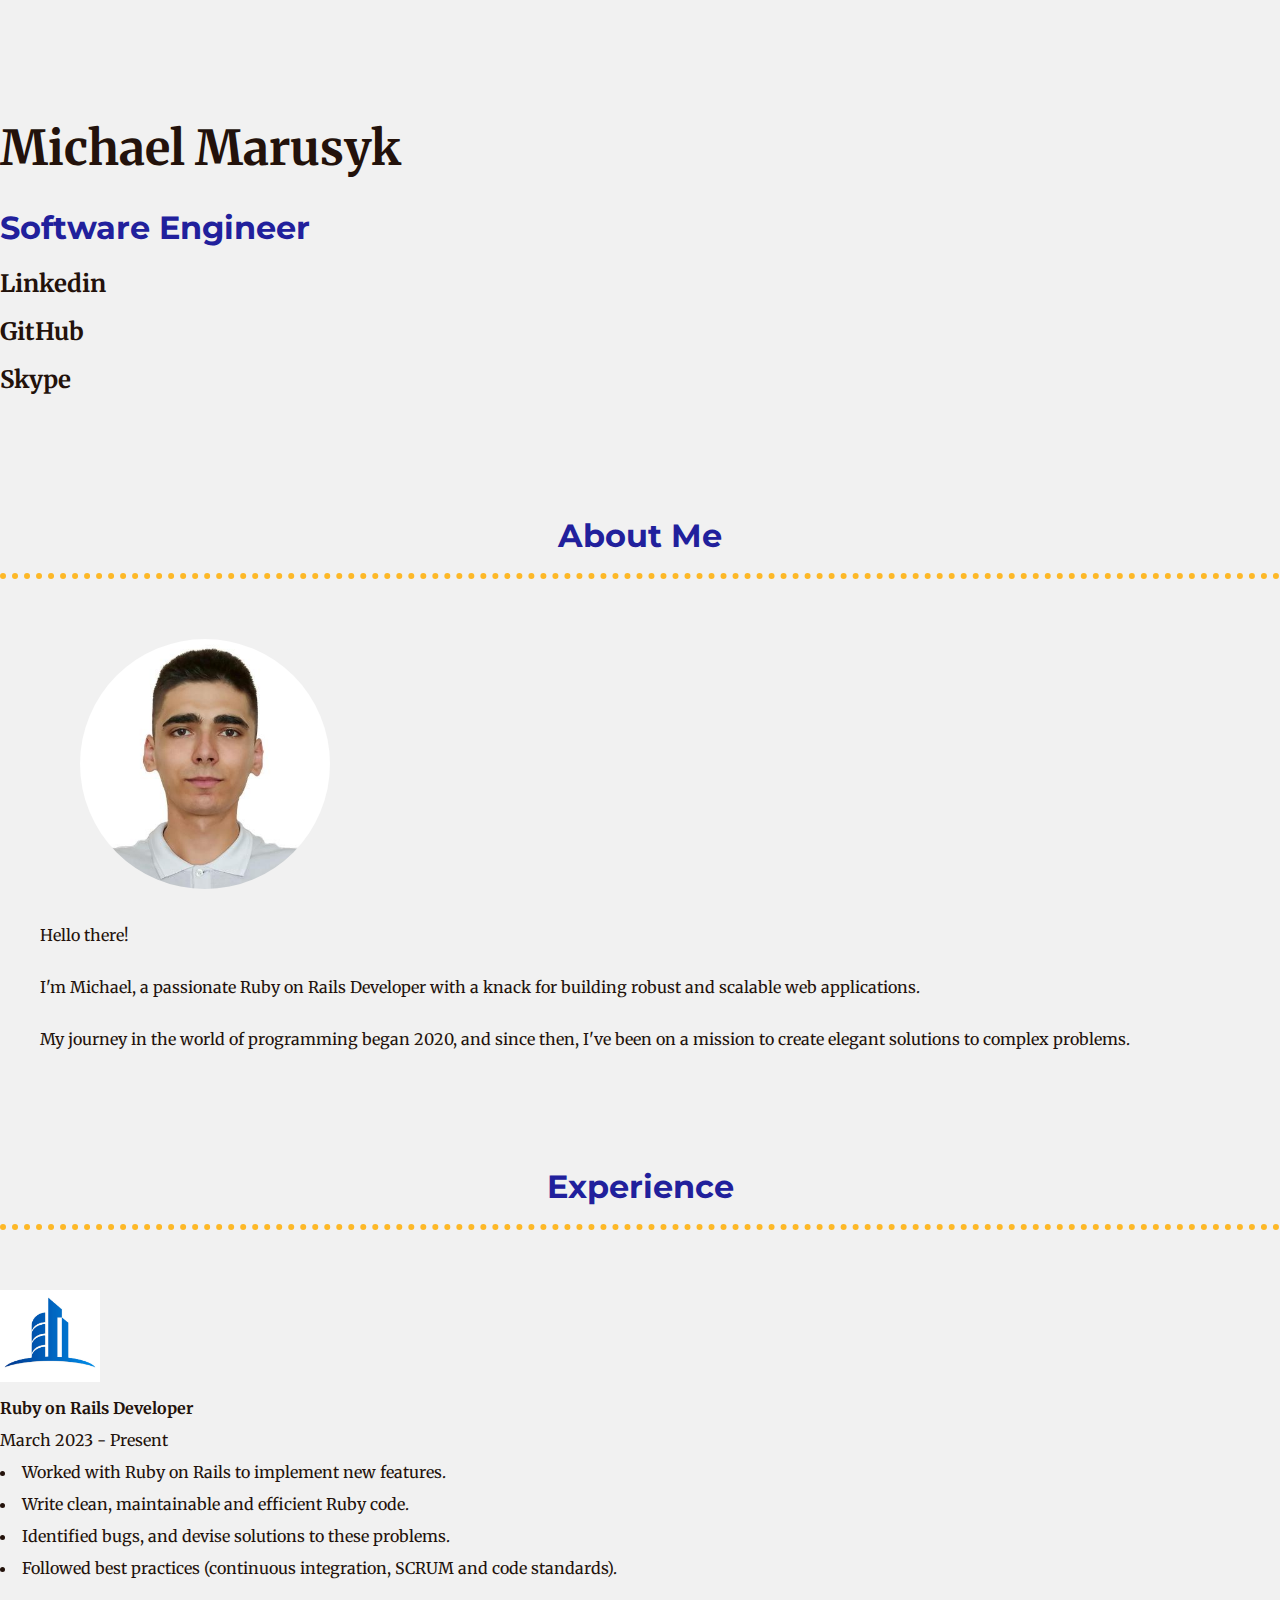
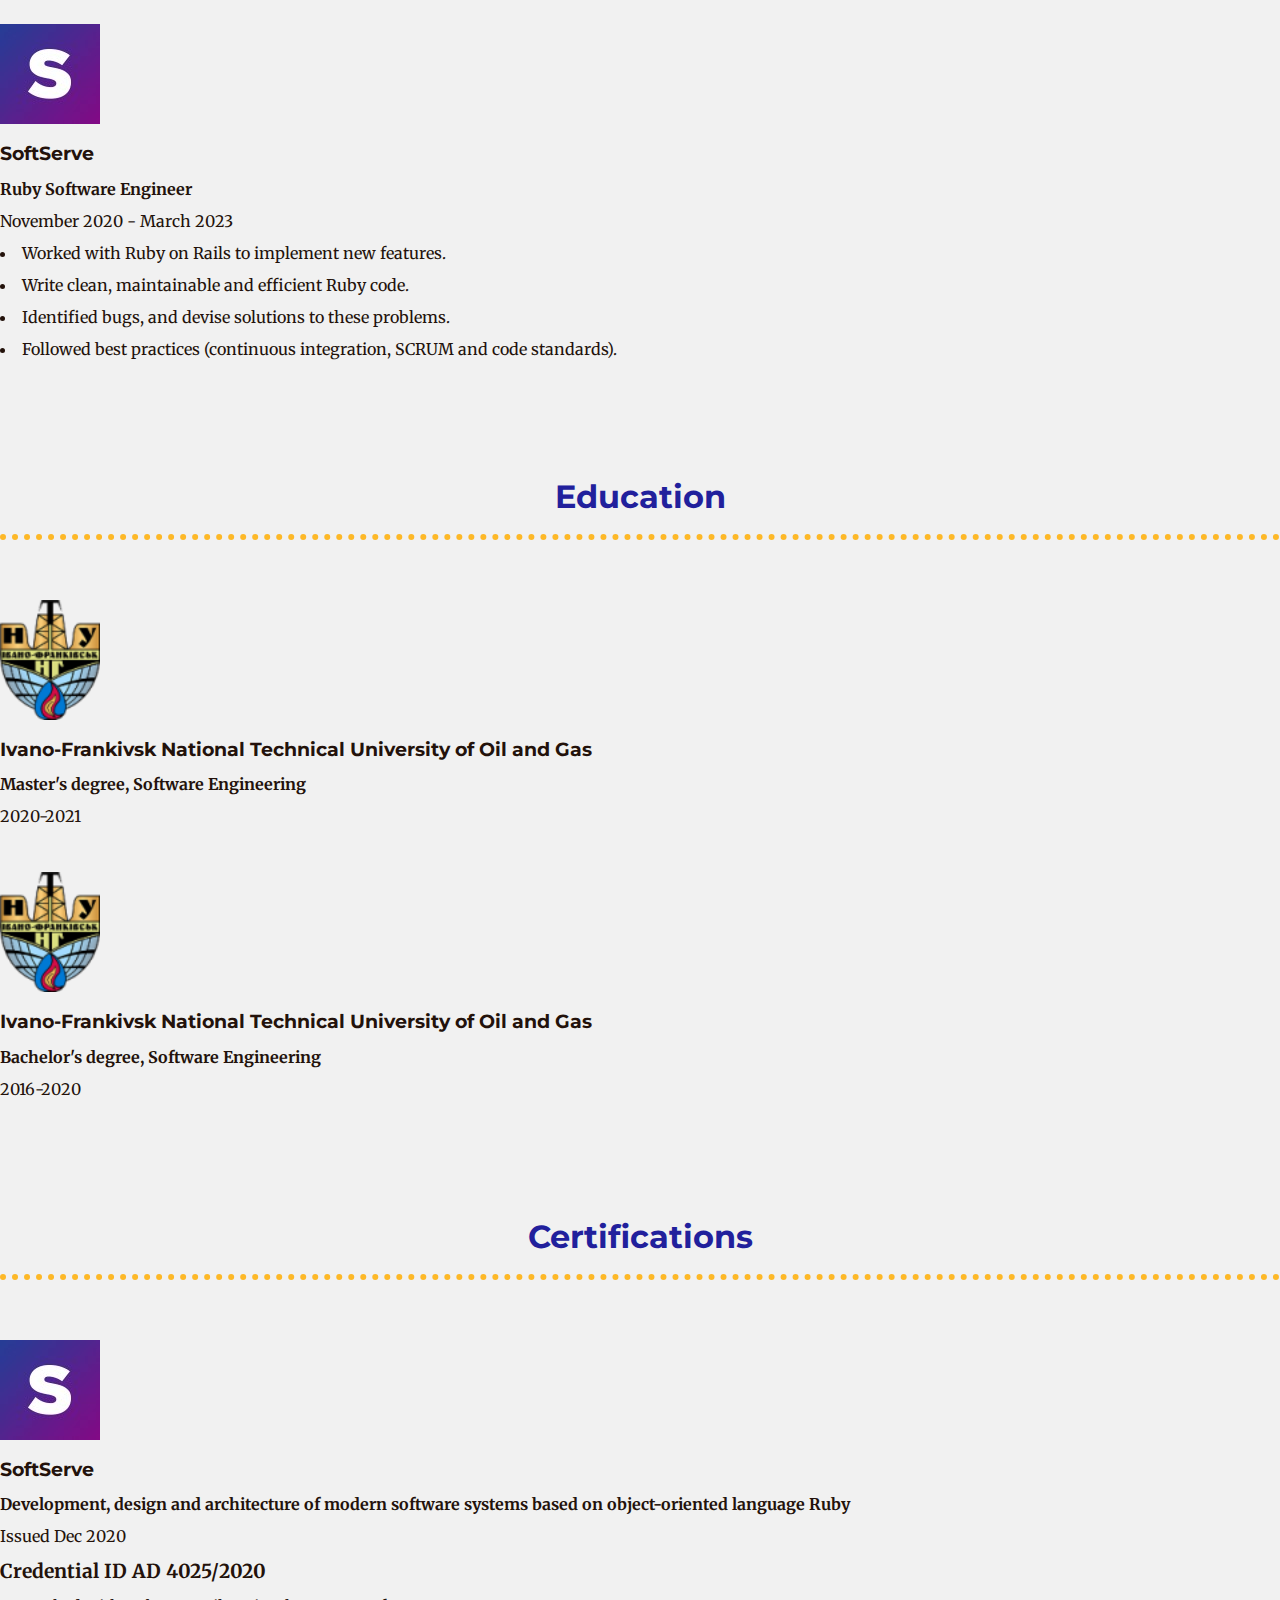
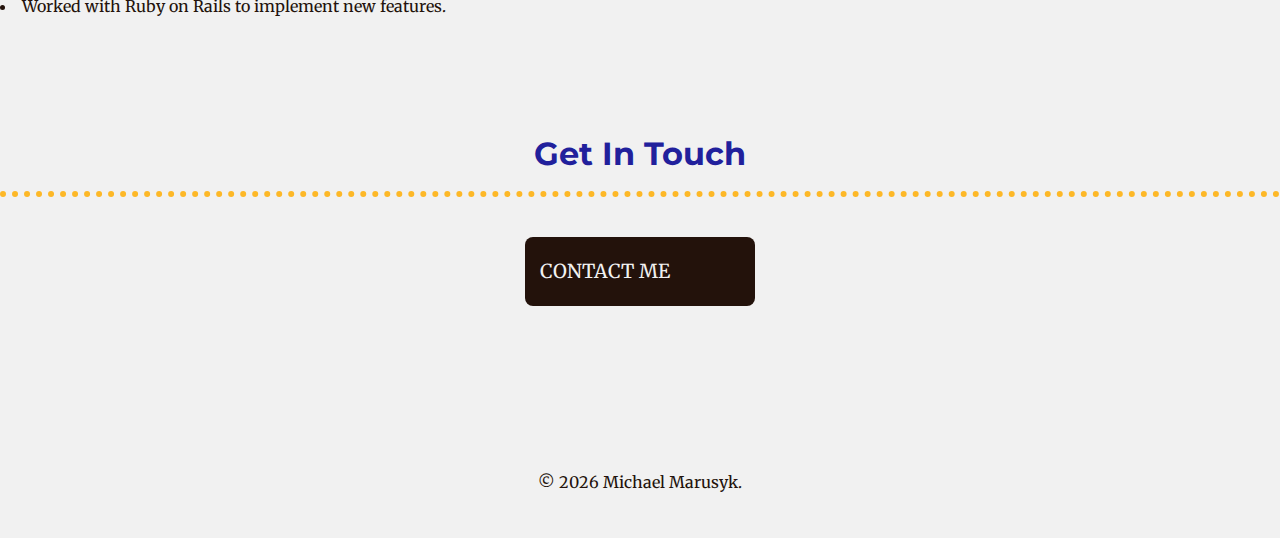
==== commit 23f0bfc0: "Update descriptions and icons" ====
--- a/index.html
+++ b/index.html
@@ -2,11 +2,12 @@
 <html>
   <head>
     <meta charset="utf-8">
-    <meta name="author" content="Mykhailo Marusyk">
-    <meta name="keywords" content="Mykhailo Marusyk, Personal Page, Software Engineer">
+    <meta name="author" content="Michael Marusyk">
+    <meta name="keywords" content="Michael Marusyk, Personal Page, Software Engineer">
     <meta name="viewport" content="width=device-width, initial-scale=1.0">
-    <title>Mykhailo Marusyk</title>
-    <link rel="shortcut icon" href="favicon.ico" type="image/x-icon"/>
+    <title>Michael Marusyk</title>
+    <link rel="icon" href="favicon.ico" type="image/x-icon" sizes="16x16"/>
+    <link rel="icon" href="favicon32x32px.ico" type="image/x-icon" sizes="32x32" />
     <link href="https://cdn.jsdelivr.net/npm/bootstrap@5.0.2/dist/css/bootstrap.min.css" rel="stylesheet" integrity="sha384-EVSTQN3/azprG1Anm3QDgpJLIm9Nao0Yz1ztcQTwFspd3yD65VohhpuuCOmLASjC" crossorigin="anonymous">
     <link href="https://fonts.googleapis.com/css2?family=Merriweather&family=Montserrat&display=swap" rel="stylesheet">
     <link rel="stylesheet" href="css/styles.css">
@@ -15,7 +16,7 @@
     <div class="container">
       <section class="row contacts">
         <div class="col-md-8">
-          <h1>Mykhailo Marusyk</h1>
+          <h1>Michael Marusyk</h1>
           <h2>Software Engineer</h2>
         </div>
         <div class="col-md-4">
@@ -34,7 +35,9 @@
           <img src="img/my_photo.jpeg" alt="Personal photo">
         </div>
         <div class="col-lg-8">
-          <p>Hi there! I'm a Software Engineer at SoftServe.</p>
+          <p>Hello there!</p>
+          <p>I'm Michael, a passionate Ruby on Rails Developer with a knack for building robust and scalable web applications.</p>
+          <p>My journey in the world of programming began 2020, and since then, I've been on a mission to create elegant solutions to complex problems.</p>
         </div>
       </div>
     </section>
@@ -43,12 +46,11 @@
       <hr>
       <div class="row">
         <div class="col-md-2">
-          <img src="img/softserve.jpeg" alt="SoftServe">
+          <img src="img/company.png" alt="NDA Company" class="logo">
         </div>
         <div class="col-md-4">
-          <h3>SoftServe</h3>
-          <p><b>Junior Software Engineer</b></p>
-          <p>April 2021 - Present</p>
+          <p><b>Ruby on Rails Developer</b></p>
+          <p>March 2023 - Present</p>
         </div>
         <div class="col-md-6">
           <ul>
@@ -61,12 +63,12 @@
       </div>
       <div class="row">
         <div class="col-md-2">
-          <img src="img/softserve.jpeg" alt="SoftServe">
+          <img src="img/softserve.jpeg" alt="SoftServe" class="logo">
         </div>
         <div class="col-md-4">
           <h3>SoftServe</h3>
-          <p><b>Trainee Software Engineer</b></p>
-          <p>November 2020 - March 2021</p>
+          <p><b>Ruby Software Engineer</b></p>
+          <p>November 2020 - March 2023</p>
         </div>
         <div class="col-md-6">
           <ul>
@@ -82,7 +84,7 @@
       <hr>
       <div class="row">
         <div class="col-md-2">
-          <img src="img/ifntuog.png" alt="IFNTUOG">
+          <img src="img/ifntuog.png" alt="IFNTUOG" class="logo">
         </div>
         <div class="col-md-4">
           <h3>Ivano-Frankivsk National Technical University of Oil and Gas</h3>
@@ -96,7 +98,7 @@
       </div>
       <div class="row">
         <div class="col-md-2">
-          <img src="img/ifntuog.png" alt="IFNTUOG">
+          <img src="img/ifntuog.png" alt="IFNTUOG" class="logo">
         </div>
         <div class="col-md-4">
           <h3>Ivano-Frankivsk National Technical University of Oil and Gas</h3>
@@ -114,7 +116,7 @@
       <hr>
       <div class="row">
         <div class="col-md-2">
-          <img src="img/softserve.jpeg" alt="SoftServe">
+          <img src="img/softserve.jpeg" alt="SoftServe" class="logo">
         </div>
         <div class="col-md-4">
           <h3>SoftServe</h3>
@@ -141,9 +143,8 @@
       <a class="btn" href="mailto:misha.marusyk@gmail.com">CONTACT ME</a>
     </section>
     <div class="footer">
-      <p>© <script>document.write(new Date().getFullYear())</script> Mykhailo Marusyk.</p>
+      <p>© <script>document.write(new Date().getFullYear())</script> Michael Marusyk.</p>
     </div>
     </div>
   </body>
 </html>
-
--- a/css/styles.css
+++ b/css/styles.css
@@ -118,6 +118,10 @@
   padding: 20px 0;
 }
 
+.logo {
+  width: 100px;
+}
+
 @media (max-width: 992px) {
   .about_me {
     text-align: center;
